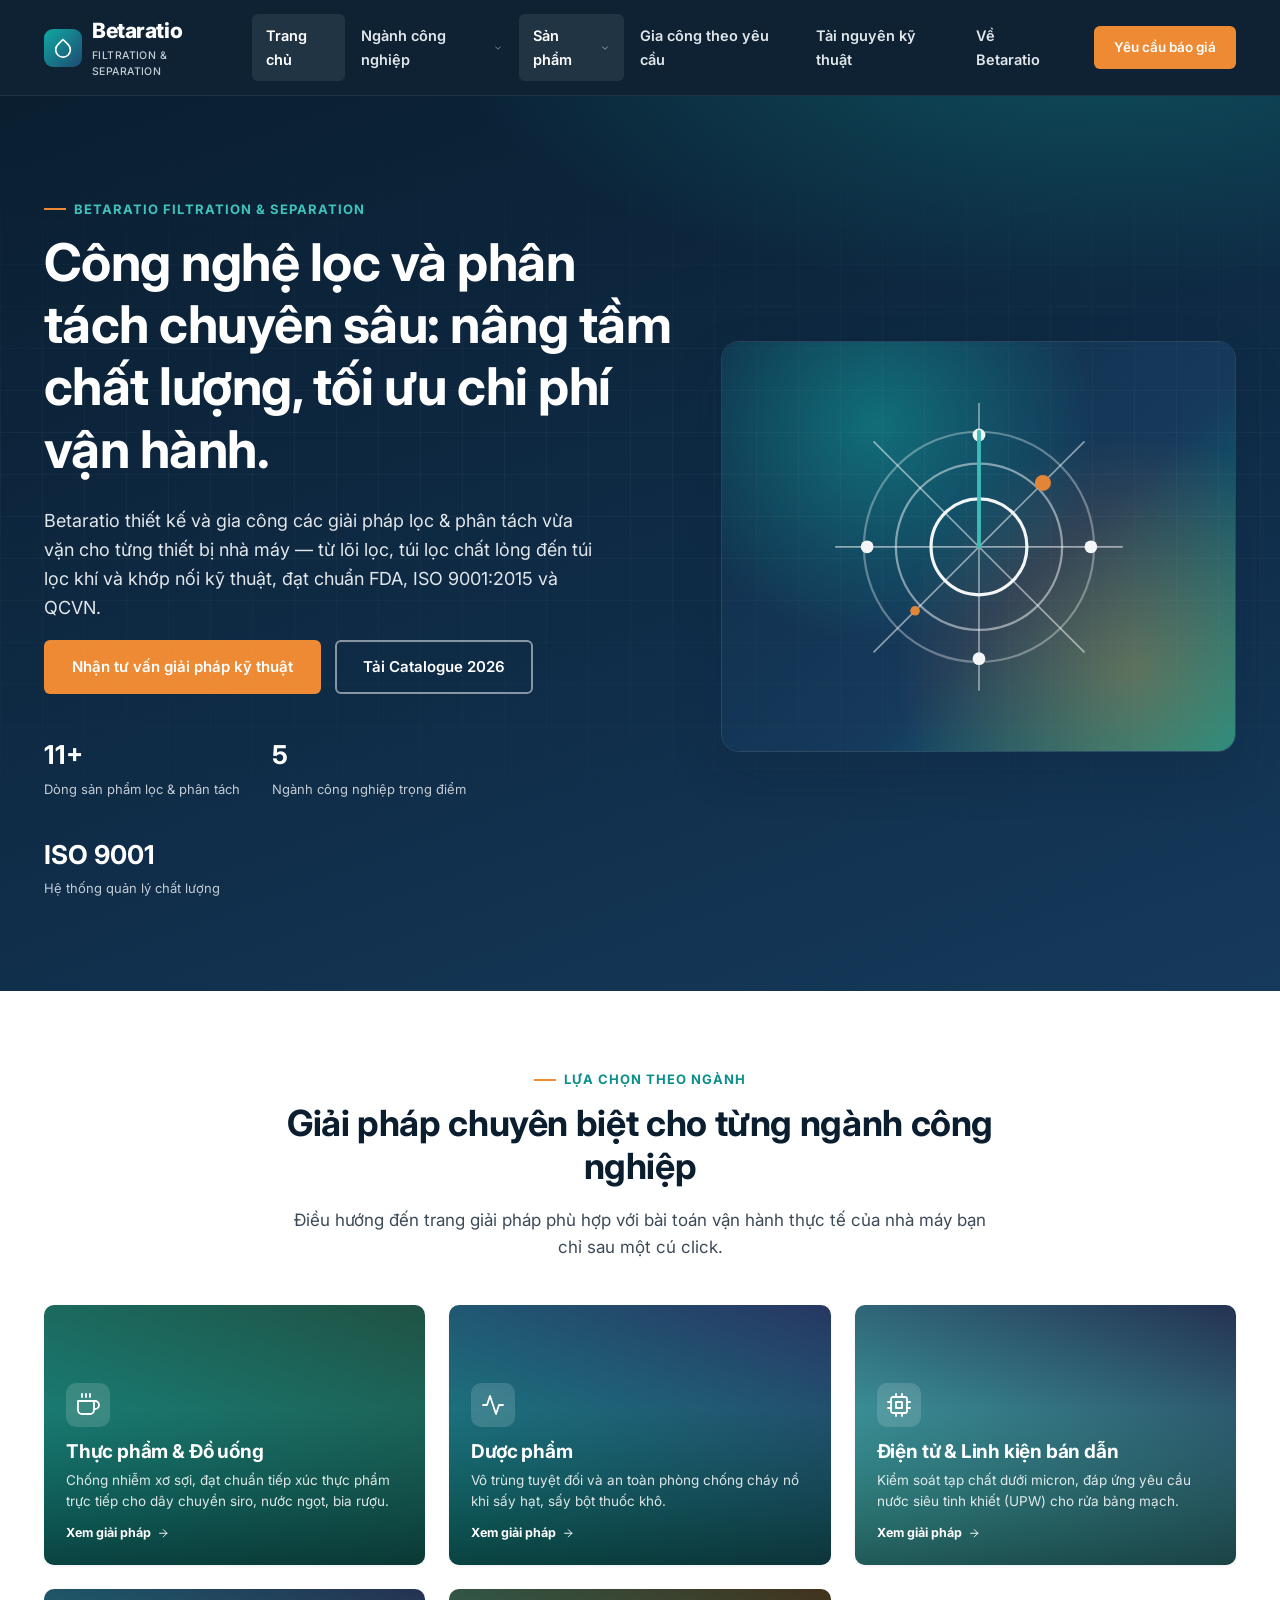
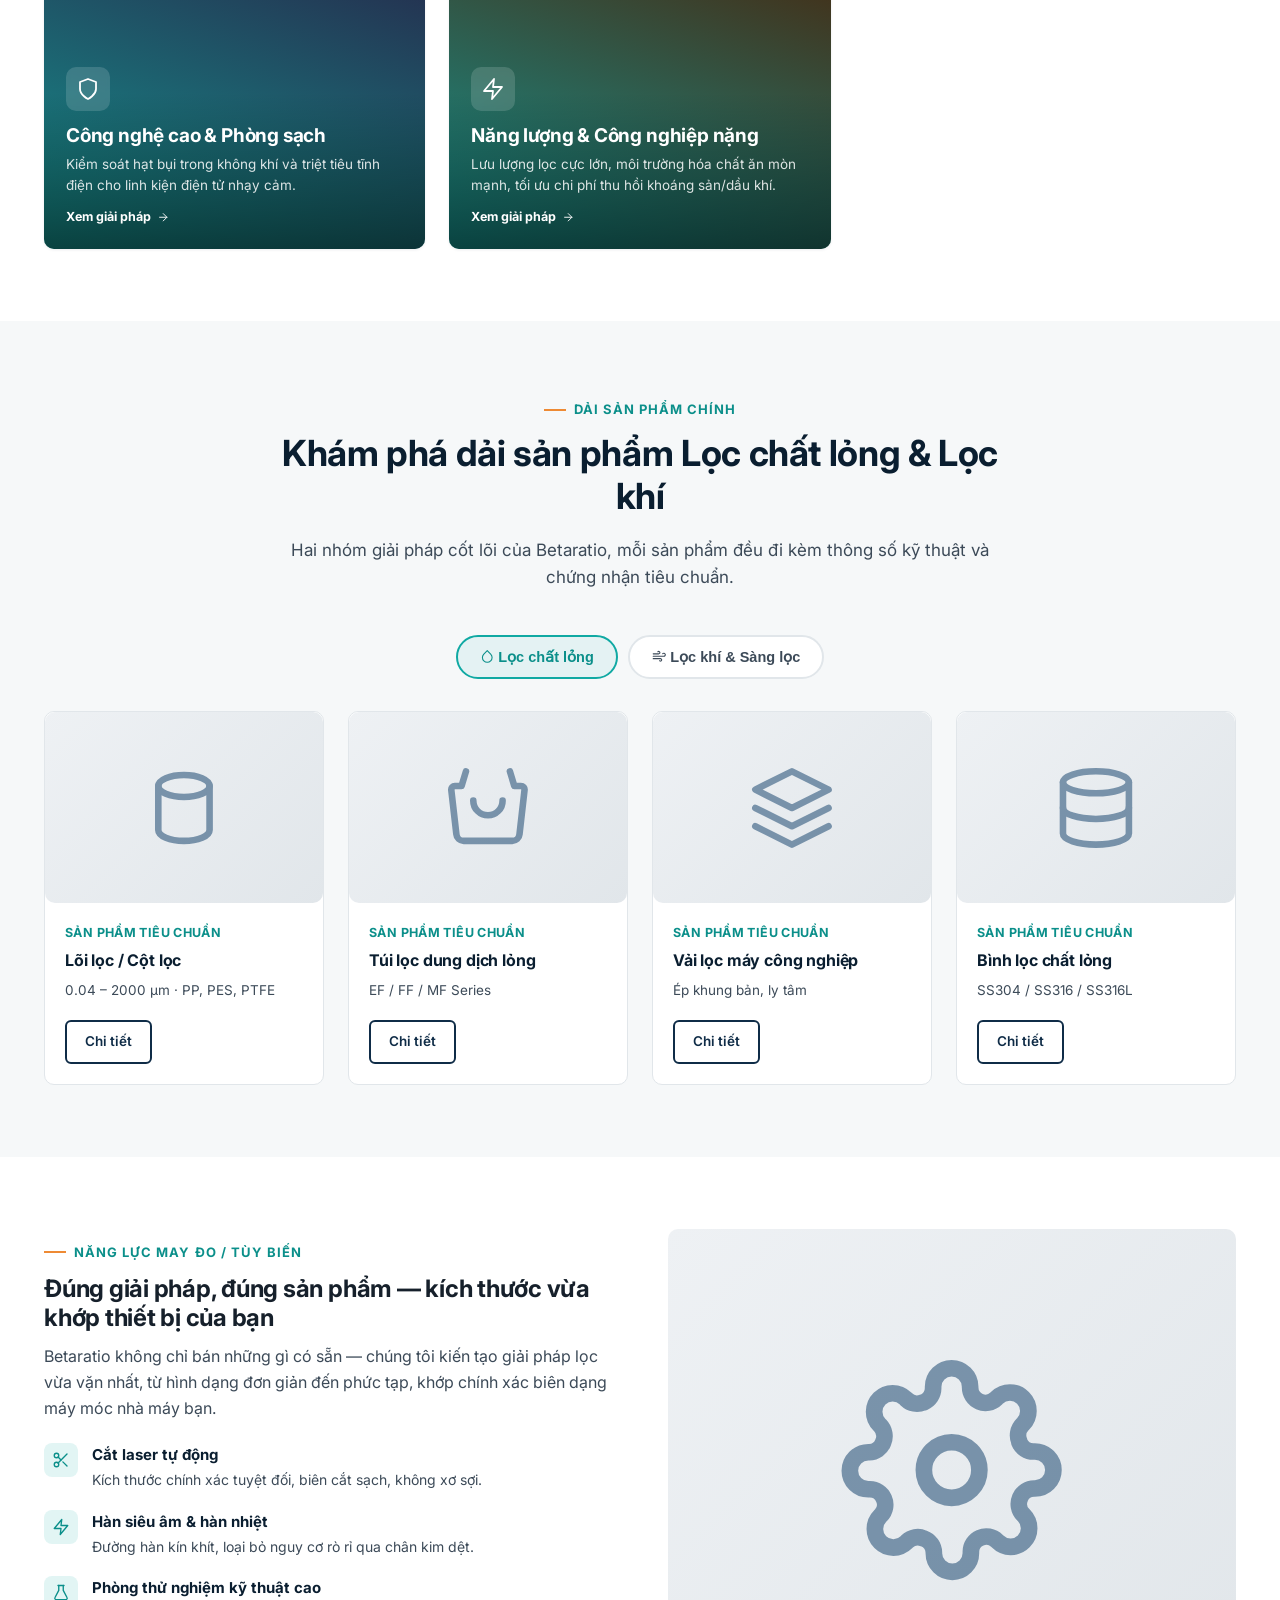
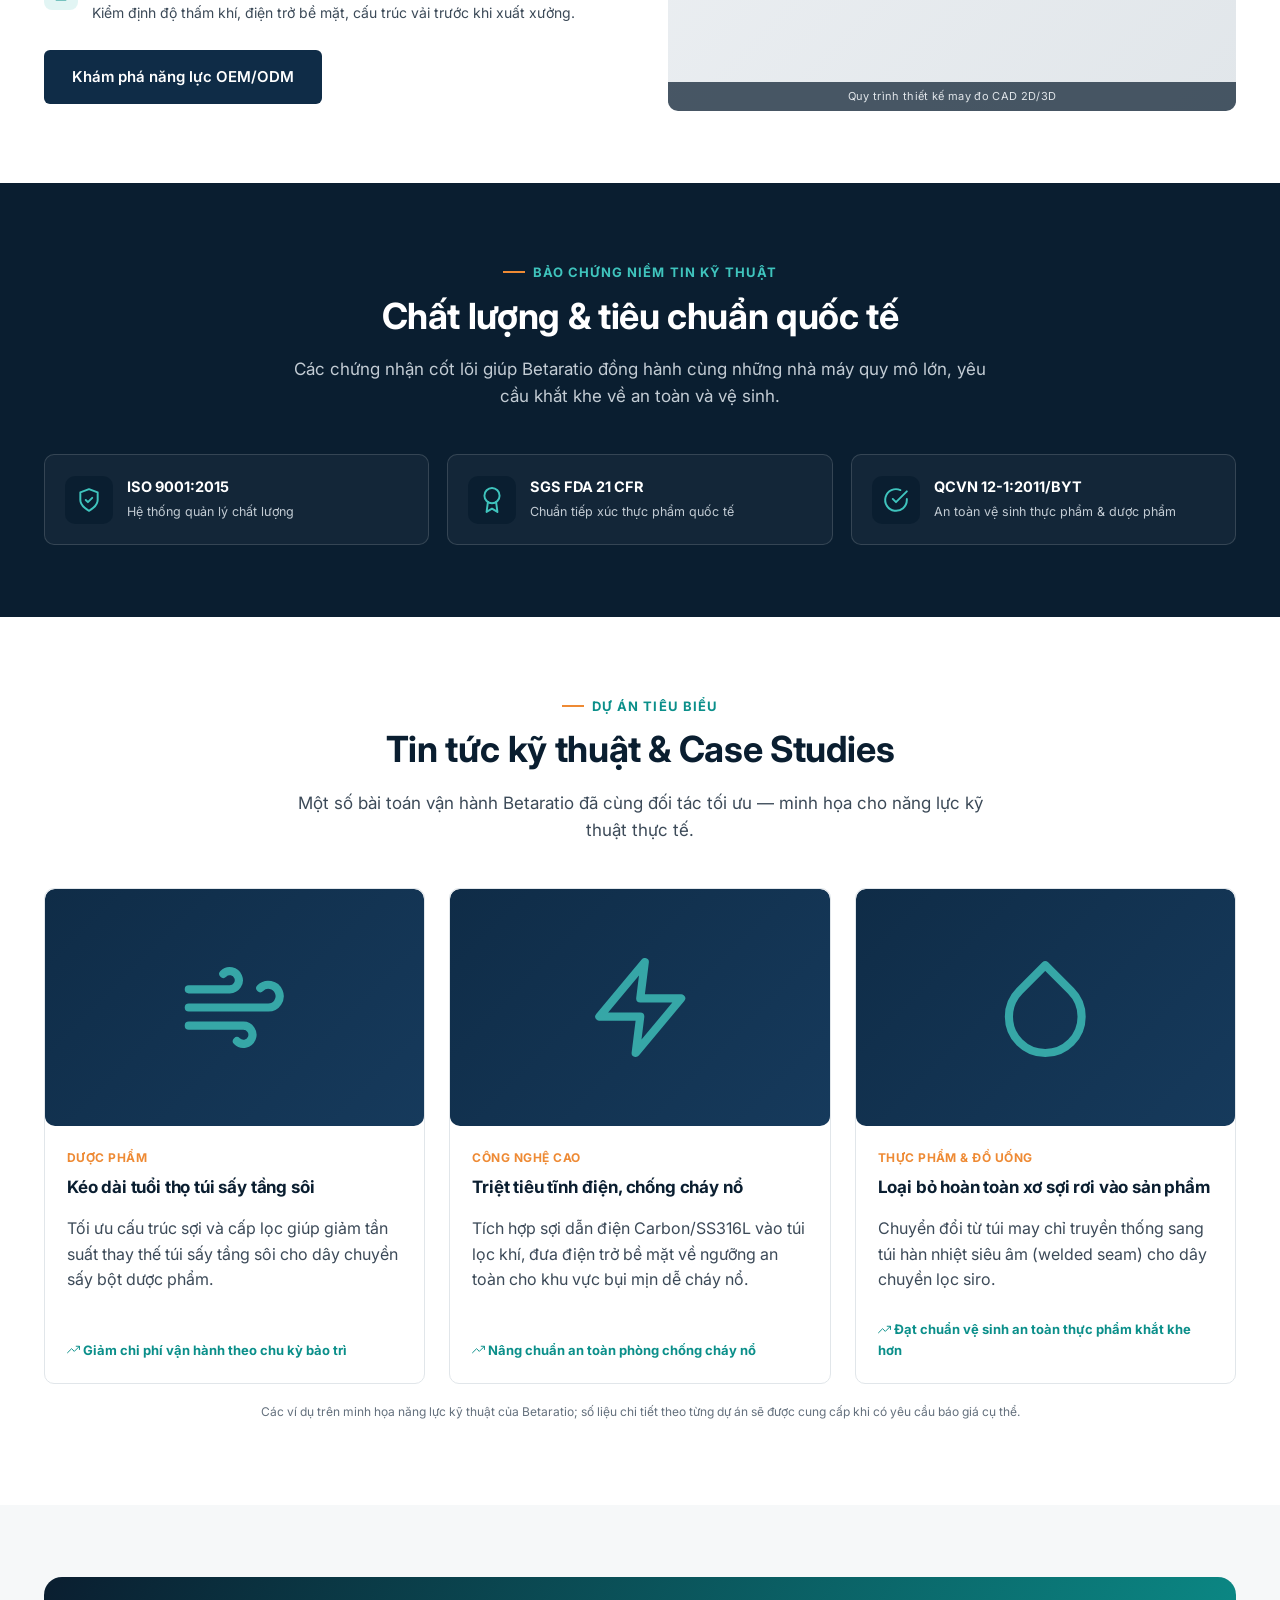
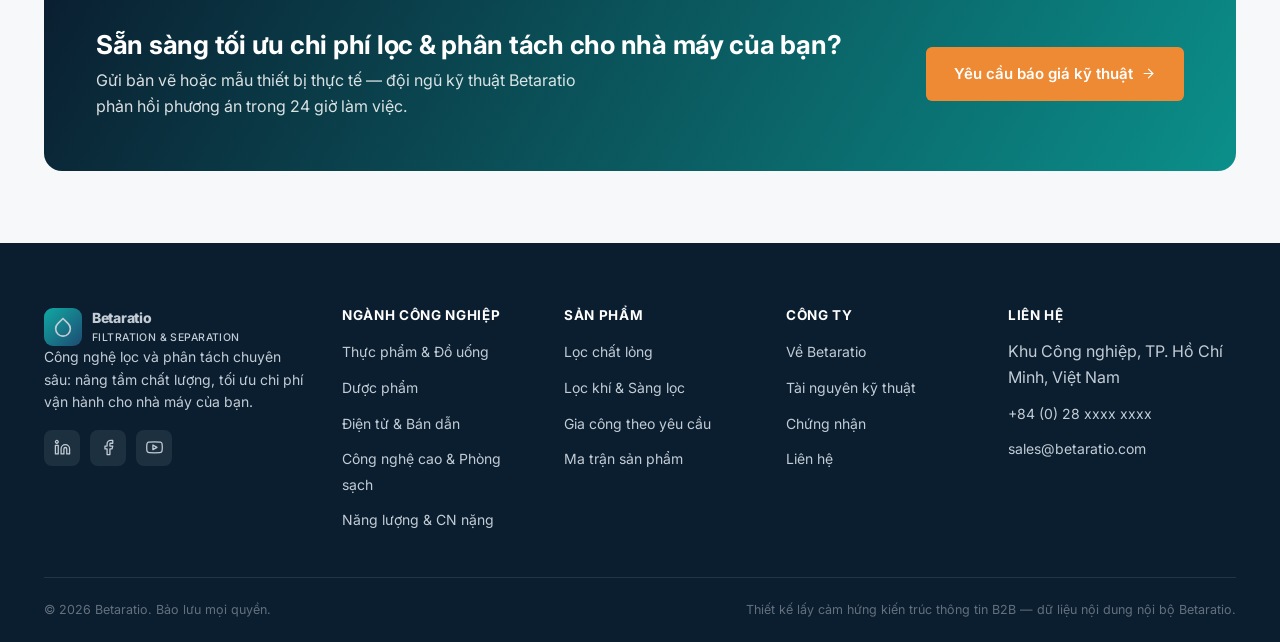
==== index.html @ 53f385eb "Add files via upload" ====
<!doctype html>
<html lang="vi">
<head>
<meta charset="UTF-8">
<meta name="viewport" content="width=device-width, initial-scale=1.0">
<title>Trang chủ | Betaratio</title>
<meta name="description" content="Betaratio — Công nghệ lọc và phân tách công nghiệp chuyên sâu: lõi lọc, túi lọc, vải lọc máy, bình lọc và giải pháp gia công theo yêu cầu, đạt chuẩn FDA, ISO 9001, QCVN.">
<link rel="canonical" href="https://your-betaratio-site.example/index.html">
<meta property="og:title" content="Trang chủ | Betaratio">
<meta property="og:description" content="Betaratio — Công nghệ lọc và phân tách công nghiệp chuyên sâu: lõi lọc, túi lọc, vải lọc máy, bình lọc và giải pháp gia công theo yêu cầu, đạt chuẩn FDA, ISO 9001, QCVN.">
<meta property="og:type" content="website">
<meta name="theme-color" content="#0a1e30">
<link rel="icon" type="image/svg+xml" href="images/favicon.svg">
<link rel="preconnect" href="https://fonts.googleapis.com">
<link rel="preconnect" href="https://fonts.gstatic.com" crossorigin>
<link href="https://fonts.googleapis.com/css2?family=Inter:wght@400;500;600;700;800&display=swap" rel="stylesheet">
<link rel="stylesheet" href="css/style.css">
</head>
<body>
<header class="site-header">
  <div class="header-inner">
    <a class="brand" href="index.html">
      <span class="mark"><svg viewBox="0 0 24 24" fill="none" stroke="currentColor" stroke-width="1.8" stroke-linecap="round" stroke-linejoin="round"><path d="M12 2.69l5.66 5.66a8 8 0 1 1-11.31 0z"></path></svg></span>
      <span>Betaratio<small>Filtration &amp; Separation</small></span>
    </a>
    <nav class="main-nav">
      <ul>
        <li><a class="nav-link active" href="index.html">Trang chủ</a></li>
<li class="has-mega"><a class="nav-link" href="industries.html">Ngành công nghiệp<svg class="chev" viewBox="0 0 24 24" fill="none" stroke="currentColor" stroke-width="1.8" stroke-linecap="round" stroke-linejoin="round"><polyline points="6 9 12 15 18 9"></polyline></svg></a><div class="mega mega-single"><a href="industries/food-beverage.html"><span class="ic"><svg viewBox="0 0 24 24" fill="none" stroke="currentColor" stroke-width="1.8" stroke-linecap="round" stroke-linejoin="round"><path d="M18 8h1a4 4 0 0 1 0 8h-1"></path><path d="M2 8h16v9a4 4 0 0 1-4 4H6a4 4 0 0 1-4-4V8z"></path><line x1="6" y1="1" x2="6" y2="4"></line><line x1="10" y1="1" x2="10" y2="4"></line><line x1="14" y1="1" x2="14" y2="4"></line></svg></span><span><strong>Thực phẩm & Đồ uống</strong><span>Chống nhiễm xơ sợi, đạt chuẩn tiếp xúc thực phẩm</span></span></a>
<a href="industries/pharmaceuticals.html"><span class="ic"><svg viewBox="0 0 24 24" fill="none" stroke="currentColor" stroke-width="1.8" stroke-linecap="round" stroke-linejoin="round"><polyline points="22 12 18 12 15 21 9 3 6 12 2 12"></polyline></svg></span><span><strong>Dược phẩm</strong><span>Vô trùng tuyệt đối, an toàn chống cháy nổ</span></span></a>
<a href="industries/electronics.html"><span class="ic"><svg viewBox="0 0 24 24" fill="none" stroke="currentColor" stroke-width="1.8" stroke-linecap="round" stroke-linejoin="round"><rect x="4" y="4" width="16" height="16" rx="2" ry="2"></rect><rect x="9" y="9" width="6" height="6"></rect><line x1="9" y1="1" x2="9" y2="4"></line><line x1="15" y1="1" x2="15" y2="4"></line><line x1="9" y1="20" x2="9" y2="23"></line><line x1="15" y1="20" x2="15" y2="23"></line><line x1="1" y1="9" x2="4" y2="9"></line><line x1="20" y1="9" x2="23" y2="9"></line><line x1="1" y1="15" x2="4" y2="15"></line><line x1="20" y1="15" x2="23" y2="15"></line></svg></span><span><strong>Điện tử & Bán dẫn</strong><span>Lọc siêu mịn cho nước siêu tinh khiết (UPW)</span></span></a>
<a href="industries/high-tech-cleanrooms.html"><span class="ic"><svg viewBox="0 0 24 24" fill="none" stroke="currentColor" stroke-width="1.8" stroke-linecap="round" stroke-linejoin="round"><path d="M12 22s8-4 8-10V5l-8-3-8 3v7c0 6 8 10 8 10z"></path></svg></span><span><strong>Công nghệ cao & Phòng sạch</strong><span>Kiểm soát hạt bụi, chống tĩnh điện</span></span></a>
<a href="industries/energy-heavy-industries.html"><span class="ic"><svg viewBox="0 0 24 24" fill="none" stroke="currentColor" stroke-width="1.8" stroke-linecap="round" stroke-linejoin="round"><polygon points="13 2 3 14 12 14 11 22 21 10 12 10 13 2"></polygon></svg></span><span><strong>Năng lượng & CN nặng</strong><span>Lưu lượng lớn, môi trường ăn mòn mạnh</span></span></a>
</div></li>
<li class="has-mega"><a class="nav-link" href="products/index.html">Sản phẩm<svg class="chev" viewBox="0 0 24 24" fill="none" stroke="currentColor" stroke-width="1.8" stroke-linecap="round" stroke-linejoin="round"><polyline points="6 9 12 15 18 9"></polyline></svg></a><div class="mega">
<div class="mega-title">Lọc chất lỏng</div>
<a href="products/liquid-filtration.html#cartridges"><span class="ic"><svg viewBox="0 0 24 24" fill="none" stroke="currentColor" stroke-width="1.8" stroke-linecap="round" stroke-linejoin="round"><path d="M12 2.69l5.66 5.66a8 8 0 1 1-11.31 0z"></path></svg></span><span><strong>Lõi lọc / Cột lọc</strong></span></a>
<a href="products/liquid-filtration.html#bags"><span class="ic"><svg viewBox="0 0 24 24" fill="none" stroke="currentColor" stroke-width="1.8" stroke-linecap="round" stroke-linejoin="round"><path d="M12 2.69l5.66 5.66a8 8 0 1 1-11.31 0z"></path></svg></span><span><strong>Túi lọc dung dịch lỏng</strong></span></a>
<a href="products/liquid-filtration.html#cloths"><span class="ic"><svg viewBox="0 0 24 24" fill="none" stroke="currentColor" stroke-width="1.8" stroke-linecap="round" stroke-linejoin="round"><path d="M12 2.69l5.66 5.66a8 8 0 1 1-11.31 0z"></path></svg></span><span><strong>Vải lọc máy công nghiệp</strong></span></a>
<a href="products/liquid-filtration.html#vessels"><span class="ic"><svg viewBox="0 0 24 24" fill="none" stroke="currentColor" stroke-width="1.8" stroke-linecap="round" stroke-linejoin="round"><path d="M12 2.69l5.66 5.66a8 8 0 1 1-11.31 0z"></path></svg></span><span><strong>Bình lọc chất lỏng</strong></span></a>

<div class="mega-title">Lọc khí &amp; Sàng lọc</div>
<a href="products/gas-separation.html#fluidbed"><span class="ic"><svg viewBox="0 0 24 24" fill="none" stroke="currentColor" stroke-width="1.8" stroke-linecap="round" stroke-linejoin="round"><path d="M9.59 4.59A2 2 0 1 1 11 8H2m10.59 11.41A2 2 0 1 0 14 16H2m15.73-8.27A2.5 2.5 0 1 1 19.5 12H2"></path></svg></span><span><strong>Túi sấy tầng sôi</strong></span></a>
<a href="products/gas-separation.html#collector"><span class="ic"><svg viewBox="0 0 24 24" fill="none" stroke="currentColor" stroke-width="1.8" stroke-linecap="round" stroke-linejoin="round"><path d="M9.59 4.59A2 2 0 1 1 11 8H2m10.59 11.41A2 2 0 1 0 14 16H2m15.73-8.27A2.5 2.5 0 1 1 19.5 12H2"></path></svg></span><span><strong>Túi lọc bụi / thu hồi bột mịn</strong></span></a>
<a href="products/gas-separation.html#vent"><span class="ic"><svg viewBox="0 0 24 24" fill="none" stroke="currentColor" stroke-width="1.8" stroke-linecap="round" stroke-linejoin="round"><path d="M9.59 4.59A2 2 0 1 1 11 8H2m10.59 11.41A2 2 0 1 0 14 16H2m15.73-8.27A2.5 2.5 0 1 1 19.5 12H2"></path></svg></span><span><strong>Túi thông áp bồn chứa</strong></span></a>
<a href="products/gas-separation.html#connector"><span class="ic"><svg viewBox="0 0 24 24" fill="none" stroke="currentColor" stroke-width="1.8" stroke-linecap="round" stroke-linejoin="round"><path d="M9.59 4.59A2 2 0 1 1 11 8H2m10.59 11.41A2 2 0 1 0 14 16H2m15.73-8.27A2.5 2.5 0 1 1 19.5 12H2"></path></svg></span><span><strong>Khớp nối mềm bằng vải</strong></span></a>

</div></li>
<li><a class="nav-link" href="custom-oem.html">Gia công theo yêu cầu</a></li>
<li><a class="nav-link" href="resources.html">Tài nguyên kỹ thuật</a></li>
<li><a class="nav-link" href="about.html">Về Betaratio</a></li>

      </ul>
    </nav>
    <div class="header-cta">
      <a href="contact.html" class="btn btn-primary btn-sm">Yêu cầu báo giá</a>
      <button class="nav-toggle" aria-label="Mở menu"><svg viewBox="0 0 24 24" fill="none" stroke="currentColor" stroke-width="1.8" stroke-linecap="round" stroke-linejoin="round"><line x1="3" y1="12" x2="21" y2="12"></line><line x1="3" y1="6" x2="21" y2="6"></line><line x1="3" y1="18" x2="21" y2="18"></line></svg></button>
    </div>
  </div>
</header>
<div class="nav-overlay"></div>

<section class="hero">
  <div class="container hero-grid">
    <div>
      <div class="eyebrow">Betaratio Filtration &amp; Separation</div>
      <h1>Công nghệ lọc và phân tách chuyên sâu: nâng tầm chất lượng, tối ưu chi phí vận hành.</h1>
      <p class="lead">Betaratio thiết kế và gia công các giải pháp lọc &amp; phân tách vừa vặn cho từng thiết bị nhà máy — từ lõi lọc, túi lọc chất lỏng đến túi lọc khí và khớp nối kỹ thuật, đạt chuẩn FDA, ISO 9001:2015 và QCVN.</p>
      <div class="cta-row">
        <a href="contact.html" class="btn btn-primary">Nhận tư vấn giải pháp kỹ thuật</a>
        <a href="resources.html" class="btn btn-outline">Tải Catalogue 2026</a>
      </div>
      <div class="stat-strip">
        <div class="stat"><b>11+</b><span>Dòng sản phẩm lọc &amp; phân tách</span></div>
        <div class="stat"><b>5</b><span>Ngành công nghiệp trọng điểm</span></div>
        <div class="stat"><b>ISO 9001</b><span>Hệ thống quản lý chất lượng</span></div>
      </div>
    </div>
    <div class="hero-visual"><div class="art-panel art-mesh">
  <svg viewBox="0 0 200 200" fill="none" xmlns="http://www.w3.org/2000/svg">
    <circle cx="100" cy="100" r="72" stroke="rgba(255,255,255,.35)" stroke-width="1.4"/>
    <circle cx="100" cy="100" r="52" stroke="rgba(255,255,255,.5)" stroke-width="1.4"/>
    <circle cx="100" cy="100" r="30" stroke="#ffffff" stroke-width="2"/>
    <g stroke="rgba(255,255,255,.55)" stroke-width="1">
      <line x1="100" y1="10" x2="100" y2="190"/>
      <line x1="10" y1="100" x2="190" y2="100"/>
      <line x1="34" y1="34" x2="166" y2="166"/>
      <line x1="166" y1="34" x2="34" y2="166"/>
    </g>
    <g fill="#ffffff">
      <circle cx="100" cy="30" r="4"/>
      <circle cx="100" cy="170" r="4"/>
      <circle cx="30" cy="100" r="4"/>
      <circle cx="170" cy="100" r="4"/>
    </g>
    <g fill="#ee8a34">
      <circle cx="140" cy="60" r="5"/>
      <circle cx="60" cy="140" r="3"/>
    </g>
    <path d="M100 100 L100 28" stroke="#3fc4bd" stroke-width="2.4" stroke-linecap="round"/>
  </svg>
</div></div>
  </div>
</section>

<section>
  <div class="container">
    <div class="section-head center">
      <div class="eyebrow">Lựa chọn theo ngành</div>
      <h2>Giải pháp chuyên biệt cho từng ngành công nghiệp</h2>
      <p>Điều hướng đến trang giải pháp phù hợp với bài toán vận hành thực tế của nhà máy bạn chỉ sau một cú click.</p>
    </div>
    <div class="grid grid-3">
      <a class="industry-card" style="--grad-a:#164b3c;--grad-b:#0b8f8a" href="industries/food-beverage.html">
      <span class="ic-wrap"><svg viewBox="0 0 24 24" fill="none" stroke="currentColor" stroke-width="1.8" stroke-linecap="round" stroke-linejoin="round"><path d="M18 8h1a4 4 0 0 1 0 8h-1"></path><path d="M2 8h16v9a4 4 0 0 1-4 4H6a4 4 0 0 1-4-4V8z"></path><line x1="6" y1="1" x2="6" y2="4"></line><line x1="10" y1="1" x2="10" y2="4"></line><line x1="14" y1="1" x2="14" y2="4"></line></svg></span>
      <h3>Thực phẩm & Đồ uống</h3>
      <p>Chống nhiễm xơ sợi, đạt chuẩn tiếp xúc thực phẩm trực tiếp cho dây chuyền siro, nước ngọt, bia rượu.</p>
      <span class="tag">Xem giải pháp <svg viewBox="0 0 24 24" fill="none" stroke="currentColor" stroke-width="1.8" stroke-linecap="round" stroke-linejoin="round"><line x1="5" y1="12" x2="19" y2="12"></line><polyline points="12 5 19 12 12 19"></polyline></svg></span>
    </a>
<a class="industry-card" style="--grad-a:#1e2f5c;--grad-b:#0b8f8a" href="industries/pharmaceuticals.html">
      <span class="ic-wrap"><svg viewBox="0 0 24 24" fill="none" stroke="currentColor" stroke-width="1.8" stroke-linecap="round" stroke-linejoin="round"><polyline points="22 12 18 12 15 21 9 3 6 12 2 12"></polyline></svg></span>
      <h3>Dược phẩm</h3>
      <p>Vô trùng tuyệt đối và an toàn phòng chống cháy nổ khi sấy hạt, sấy bột thuốc khô.</p>
      <span class="tag">Xem giải pháp <svg viewBox="0 0 24 24" fill="none" stroke="currentColor" stroke-width="1.8" stroke-linecap="round" stroke-linejoin="round"><line x1="5" y1="12" x2="19" y2="12"></line><polyline points="12 5 19 12 12 19"></polyline></svg></span>
    </a>
<a class="industry-card" style="--grad-a:#1b2a4a;--grad-b:#3fc4bd" href="industries/electronics.html">
      <span class="ic-wrap"><svg viewBox="0 0 24 24" fill="none" stroke="currentColor" stroke-width="1.8" stroke-linecap="round" stroke-linejoin="round"><rect x="4" y="4" width="16" height="16" rx="2" ry="2"></rect><rect x="9" y="9" width="6" height="6"></rect><line x1="9" y1="1" x2="9" y2="4"></line><line x1="15" y1="1" x2="15" y2="4"></line><line x1="9" y1="20" x2="9" y2="23"></line><line x1="15" y1="20" x2="15" y2="23"></line><line x1="1" y1="9" x2="4" y2="9"></line><line x1="20" y1="9" x2="23" y2="9"></line><line x1="1" y1="15" x2="4" y2="15"></line><line x1="20" y1="15" x2="23" y2="15"></line></svg></span>
      <h3>Điện tử & Linh kiện bán dẫn</h3>
      <p>Kiểm soát tạp chất dưới micron, đáp ứng yêu cầu nước siêu tinh khiết (UPW) cho rửa bảng mạch.</p>
      <span class="tag">Xem giải pháp <svg viewBox="0 0 24 24" fill="none" stroke="currentColor" stroke-width="1.8" stroke-linecap="round" stroke-linejoin="round"><line x1="5" y1="12" x2="19" y2="12"></line><polyline points="12 5 19 12 12 19"></polyline></svg></span>
    </a>
<a class="industry-card" style="--grad-a:#1b2a4a;--grad-b:#0b8f8a" href="industries/high-tech-cleanrooms.html">
      <span class="ic-wrap"><svg viewBox="0 0 24 24" fill="none" stroke="currentColor" stroke-width="1.8" stroke-linecap="round" stroke-linejoin="round"><path d="M12 22s8-4 8-10V5l-8-3-8 3v7c0 6 8 10 8 10z"></path></svg></span>
      <h3>Công nghệ cao & Phòng sạch</h3>
      <p>Kiểm soát hạt bụi trong không khí và triệt tiêu tĩnh điện cho linh kiện điện tử nhạy cảm.</p>
      <span class="tag">Xem giải pháp <svg viewBox="0 0 24 24" fill="none" stroke="currentColor" stroke-width="1.8" stroke-linecap="round" stroke-linejoin="round"><line x1="5" y1="12" x2="19" y2="12"></line><polyline points="12 5 19 12 12 19"></polyline></svg></span>
    </a>
<a class="industry-card" style="--grad-a:#3a2a12;--grad-b:#0b8f8a" href="industries/energy-heavy-industries.html">
      <span class="ic-wrap"><svg viewBox="0 0 24 24" fill="none" stroke="currentColor" stroke-width="1.8" stroke-linecap="round" stroke-linejoin="round"><polygon points="13 2 3 14 12 14 11 22 21 10 12 10 13 2"></polygon></svg></span>
      <h3>Năng lượng & Công nghiệp nặng</h3>
      <p>Lưu lượng lọc cực lớn, môi trường hóa chất ăn mòn mạnh, tối ưu chi phí thu hồi khoáng sản/dầu khí.</p>
      <span class="tag">Xem giải pháp <svg viewBox="0 0 24 24" fill="none" stroke="currentColor" stroke-width="1.8" stroke-linecap="round" stroke-linejoin="round"><line x1="5" y1="12" x2="19" y2="12"></line><polyline points="12 5 19 12 12 19"></polyline></svg></span>
    </a>

    </div>
  </div>
</section>

<section class="section-alt">
  <div class="container">
    <div class="section-head center">
      <div class="eyebrow">Dải sản phẩm chính</div>
      <h2>Khám phá dải sản phẩm Lọc chất lỏng &amp; Lọc khí</h2>
      <p>Hai nhóm giải pháp cốt lõi của Betaratio, mỗi sản phẩm đều đi kèm thông số kỹ thuật và chứng nhận tiêu chuẩn.</p>
    </div>
    <div data-tabs>
      <div class="tabs text-center" style="justify-content:center">
        <button class="tab-btn active" data-tab="liquid"><svg viewBox="0 0 24 24" fill="none" stroke="currentColor" stroke-width="1.8" stroke-linecap="round" stroke-linejoin="round"><path d="M12 2.69l5.66 5.66a8 8 0 1 1-11.31 0z"></path></svg> Lọc chất lỏng</button>
        <button class="tab-btn" data-tab="gas"><svg viewBox="0 0 24 24" fill="none" stroke="currentColor" stroke-width="1.8" stroke-linecap="round" stroke-linejoin="round"><path d="M9.59 4.59A2 2 0 1 1 11 8H2m10.59 11.41A2 2 0 1 0 14 16H2m15.73-8.27A2.5 2.5 0 1 1 19.5 12H2"></path></svg> Lọc khí &amp; Sàng lọc</button>
      </div>
      <div class="tab-panel active" data-panel="liquid">
        <div class="grid grid-4"><div class="product-card">
        <div class="img-frame" style="--ar:16/11"><svg viewBox="0 0 24 24" fill="none" stroke="currentColor" stroke-width="1.8" stroke-linecap="round" stroke-linejoin="round"><ellipse cx="12" cy="6" rx="7" ry="3"></ellipse><path d="M5 6v12a7 3 0 0 0 14 0V6"></path></svg></div>
        <div class="pc-body">
          <span class="pc-meta">Sản phẩm tiêu chuẩn</span>
          <h4>Lõi lọc / Cột lọc</h4>
          <p>0.04 – 2000 µm · PP, PES, PTFE</p>
          <div class="pc-foot">
            <a href="products/index.html" class="btn btn-ghost-navy btn-sm">Chi tiết</a>
          </div>
        </div>
      </div>
<div class="product-card">
        <div class="img-frame" style="--ar:16/11"><svg viewBox="0 0 24 24" fill="none" stroke="currentColor" stroke-width="1.8" stroke-linecap="round" stroke-linejoin="round"><path d="M6 2l-1.2 4H3a1 1 0 0 0-1 1.14l1.38 12.02A2 2 0 0 0 5.36 21h13.28a2 2 0 0 0 1.98-1.84L21.99 7.14A1 1 0 0 0 21 6h-1.8L18 2"></path><path d="M8 10a4 4 0 0 0 8 0"></path></svg></div>
        <div class="pc-body">
          <span class="pc-meta">Sản phẩm tiêu chuẩn</span>
          <h4>Túi lọc dung dịch lỏng</h4>
          <p>EF / FF / MF Series</p>
          <div class="pc-foot">
            <a href="products/index.html" class="btn btn-ghost-navy btn-sm">Chi tiết</a>
          </div>
        </div>
      </div>
<div class="product-card">
        <div class="img-frame" style="--ar:16/11"><svg viewBox="0 0 24 24" fill="none" stroke="currentColor" stroke-width="1.8" stroke-linecap="round" stroke-linejoin="round"><polygon points="12 2 2 7 12 12 22 7 12 2"></polygon><polyline points="2 17 12 22 22 17"></polyline><polyline points="2 12 12 17 22 12"></polyline></svg></div>
        <div class="pc-body">
          <span class="pc-meta">Sản phẩm tiêu chuẩn</span>
          <h4>Vải lọc máy công nghiệp</h4>
          <p>Ép khung bản, ly tâm</p>
          <div class="pc-foot">
            <a href="products/index.html" class="btn btn-ghost-navy btn-sm">Chi tiết</a>
          </div>
        </div>
      </div>
<div class="product-card">
        <div class="img-frame" style="--ar:16/11"><svg viewBox="0 0 24 24" fill="none" stroke="currentColor" stroke-width="1.8" stroke-linecap="round" stroke-linejoin="round"><ellipse cx="12" cy="5" rx="9" ry="3"></ellipse><path d="M21 12c0 1.66-4.03 3-9 3s-9-1.34-9-3"></path><path d="M3 5v14c0 1.66 4.03 3 9 3s9-1.34 9-3V5"></path></svg></div>
        <div class="pc-body">
          <span class="pc-meta">Sản phẩm tiêu chuẩn</span>
          <h4>Bình lọc chất lỏng</h4>
          <p>SS304 / SS316 / SS316L</p>
          <div class="pc-foot">
            <a href="products/index.html" class="btn btn-ghost-navy btn-sm">Chi tiết</a>
          </div>
        </div>
      </div>
</div>
      </div>
      <div class="tab-panel" data-panel="gas">
        <div class="grid grid-4"><div class="product-card">
        <div class="img-frame" style="--ar:16/11"><svg viewBox="0 0 24 24" fill="none" stroke="currentColor" stroke-width="1.8" stroke-linecap="round" stroke-linejoin="round"><path d="M9.59 4.59A2 2 0 1 1 11 8H2m10.59 11.41A2 2 0 1 0 14 16H2m15.73-8.27A2.5 2.5 0 1 1 19.5 12H2"></path></svg></div>
        <div class="pc-body">
          <span class="pc-meta">Sản phẩm tiêu chuẩn</span>
          <h4>Túi sấy tầng sôi</h4>
          <p>Chống tĩnh điện Carbon/SS316L</p>
          <div class="pc-foot">
            <a href="products/index.html" class="btn btn-ghost-navy btn-sm">Chi tiết</a>
          </div>
        </div>
      </div>
<div class="product-card">
        <div class="img-frame" style="--ar:16/11"><svg viewBox="0 0 24 24" fill="none" stroke="currentColor" stroke-width="1.8" stroke-linecap="round" stroke-linejoin="round"><path d="M6 2l-1.2 4H3a1 1 0 0 0-1 1.14l1.38 12.02A2 2 0 0 0 5.36 21h13.28a2 2 0 0 0 1.98-1.84L21.99 7.14A1 1 0 0 0 21 6h-1.8L18 2"></path><path d="M8 10a4 4 0 0 0 8 0"></path></svg></div>
        <div class="pc-body">
          <span class="pc-meta">Sản phẩm tiêu chuẩn</span>
          <h4>Túi lọc bụi & thu hồi bột mịn</h4>
          <p>Product Collector Bags</p>
          <div class="pc-foot">
            <a href="products/index.html" class="btn btn-ghost-navy btn-sm">Chi tiết</a>
          </div>
        </div>
      </div>
<div class="product-card">
        <div class="img-frame" style="--ar:16/11"><svg viewBox="0 0 24 24" fill="none" stroke="currentColor" stroke-width="1.8" stroke-linecap="round" stroke-linejoin="round"><path d="M9.59 4.59A2 2 0 1 1 11 8H2m10.59 11.41A2 2 0 1 0 14 16H2m15.73-8.27A2.5 2.5 0 1 1 19.5 12H2"></path></svg></div>
        <div class="pc-body">
          <span class="pc-meta">Sản phẩm tiêu chuẩn</span>
          <h4>Túi thông áp bồn chứa</h4>
          <p>Vent Bags — cấp lọc siêu mịn</p>
          <div class="pc-foot">
            <a href="products/index.html" class="btn btn-ghost-navy btn-sm">Chi tiết</a>
          </div>
        </div>
      </div>
<div class="product-card">
        <div class="img-frame" style="--ar:16/11"><svg viewBox="0 0 24 24" fill="none" stroke="currentColor" stroke-width="1.8" stroke-linecap="round" stroke-linejoin="round"><path d="M10 13a5 5 0 0 0 7.54.54l3-3a5 5 0 0 0-7.07-7.07l-1.72 1.71"></path><path d="M14 11a5 5 0 0 0-7.54-.54l-3 3a5 5 0 0 0 7.07 7.07l1.71-1.71"></path></svg></div>
        <div class="pc-body">
          <span class="pc-meta">Sản phẩm tiêu chuẩn</span>
          <h4>Khớp nối mềm bằng vải</h4>
          <p>Cắt laser, may đo theo máy</p>
          <div class="pc-foot">
            <a href="products/index.html" class="btn btn-ghost-navy btn-sm">Chi tiết</a>
          </div>
        </div>
      </div>
</div>
      </div>
    </div>
  </div>
</section>

<section>
  <div class="container">
    <div class="feature-row">
      <div class="col-text">
        <div class="eyebrow">Năng lực may đo / tùy biến</div>
        <h2>Đúng giải pháp, đúng sản phẩm — kích thước vừa khớp thiết bị của bạn</h2>
        <p>Betaratio không chỉ bán những gì có sẵn — chúng tôi kiến tạo giải pháp lọc vừa vặn nhất, từ hình dạng đơn giản đến phức tạp, khớp chính xác biên dạng máy móc nhà máy bạn.</p>
        <ul class="feature-list">
          <li><span class="fi"><svg viewBox="0 0 24 24" fill="none" stroke="currentColor" stroke-width="1.8" stroke-linecap="round" stroke-linejoin="round"><circle cx="6" cy="6" r="3"></circle><circle cx="6" cy="18" r="3"></circle><line x1="20" y1="4" x2="8.12" y2="15.88"></line><line x1="14.47" y1="14.48" x2="20" y2="20"></line><line x1="8.12" y1="8.12" x2="12" y2="12"></line></svg></span><div><strong>Cắt laser tự động</strong><p>Kích thước chính xác tuyệt đối, biên cắt sạch, không xơ sợi.</p></div></li>
          <li><span class="fi"><svg viewBox="0 0 24 24" fill="none" stroke="currentColor" stroke-width="1.8" stroke-linecap="round" stroke-linejoin="round"><polygon points="13 2 3 14 12 14 11 22 21 10 12 10 13 2"></polygon></svg></span><div><strong>Hàn siêu âm &amp; hàn nhiệt</strong><p>Đường hàn kín khít, loại bỏ nguy cơ rò rỉ qua chân kim dệt.</p></div></li>
          <li><span class="fi"><svg viewBox="0 0 24 24" fill="none" stroke="currentColor" stroke-width="1.8" stroke-linecap="round" stroke-linejoin="round"><path d="M9 2v6.5L4 18a2 2 0 0 0 1.8 3h12.4a2 2 0 0 0 1.8-3l-5-9.5V2"></path><line x1="8" y1="2" x2="16" y2="2"></line></svg></span><div><strong>Phòng thử nghiệm kỹ thuật cao</strong><p>Kiểm định độ thấm khí, điện trở bề mặt, cấu trúc vải trước khi xuất xưởng.</p></div></li>
        </ul>
        <div class="cta-row" style="margin-top:26px">
          <a href="custom-oem.html" class="btn btn-navy">Khám phá năng lực OEM/ODM</a>
        </div>
      </div>
      <div class="col-media"><div class="img-frame" style="--ar:4/3.4">
  <svg viewBox="0 0 24 24" fill="none" stroke="currentColor" stroke-width="1.8" stroke-linecap="round" stroke-linejoin="round"><circle cx="12" cy="12" r="3"></circle><path d="M19.4 15a1.65 1.65 0 0 0 .33 1.82l.06.06a2 2 0 1 1-2.83 2.83l-.06-.06a1.65 1.65 0 0 0-1.82-.33 1.65 1.65 0 0 0-1 1.51V21a2 2 0 0 1-4 0v-.09A1.65 1.65 0 0 0 9 19.4a1.65 1.65 0 0 0-1.82.33l-.06.06a2 2 0 1 1-2.83-2.83l.06-.06a1.65 1.65 0 0 0 .33-1.82 1.65 1.65 0 0 0-1.51-1H3a2 2 0 0 1 0-4h.09A1.65 1.65 0 0 0 4.6 9a1.65 1.65 0 0 0-.33-1.82l-.06-.06a2 2 0 1 1 2.83-2.83l.06.06a1.65 1.65 0 0 0 1.82.33H9a1.65 1.65 0 0 0 1-1.51V3a2 2 0 0 1 4 0v.09a1.65 1.65 0 0 0 1 1.51 1.65 1.65 0 0 0 1.82-.33l.06-.06a2 2 0 1 1 2.83 2.83l-.06.06a1.65 1.65 0 0 0-.33 1.82V9a1.65 1.65 0 0 0 1.51 1H21a2 2 0 0 1 0 4h-.09a1.65 1.65 0 0 0-1.51 1z"></path></svg>
  <span class="cap">Quy trình thiết kế may đo CAD 2D/3D</span>
</div></div>
    </div>
  </div>
</section>

<section class="section-navy" id="certifications">
  <div class="container">
    <div class="section-head center">
      <div class="eyebrow">Bảo chứng niềm tin kỹ thuật</div>
      <h2>Chất lượng &amp; tiêu chuẩn quốc tế</h2>
      <p>Các chứng nhận cốt lõi giúp Betaratio đồng hành cùng những nhà máy quy mô lớn, yêu cầu khắt khe về an toàn và vệ sinh.</p>
    </div>
    <div class="cert-strip">
      <div class="cert-badge" style="background:rgba(255,255,255,.04); border-color:rgba(255,255,255,.14)">
        <span class="badge-ic"><svg viewBox="0 0 24 24" fill="none" stroke="currentColor" stroke-width="1.8" stroke-linecap="round" stroke-linejoin="round"><path d="M12 22s8-4 8-10V5l-8-3-8 3v7c0 6 8 10 8 10z"></path><polyline points="9 12 11 14 15 10"></polyline></svg></span>
        <div><strong style="color:#fff">ISO 9001:2015</strong><span style="color:var(--gray-300)">Hệ thống quản lý chất lượng</span></div>
      </div>
      <div class="cert-badge" style="background:rgba(255,255,255,.04); border-color:rgba(255,255,255,.14)">
        <span class="badge-ic"><svg viewBox="0 0 24 24" fill="none" stroke="currentColor" stroke-width="1.8" stroke-linecap="round" stroke-linejoin="round"><circle cx="12" cy="8" r="7"></circle><polyline points="8.21 13.89 7 23 12 20 17 23 15.79 13.88"></polyline></svg></span>
        <div><strong style="color:#fff">SGS FDA 21 CFR</strong><span style="color:var(--gray-300)">Chuẩn tiếp xúc thực phẩm quốc tế</span></div>
      </div>
      <div class="cert-badge" style="background:rgba(255,255,255,.04); border-color:rgba(255,255,255,.14)">
        <span class="badge-ic"><svg viewBox="0 0 24 24" fill="none" stroke="currentColor" stroke-width="1.8" stroke-linecap="round" stroke-linejoin="round"><path d="M22 11.08V12a10 10 0 1 1-5.93-9.14"></path><polyline points="22 4 12 14.01 9 11.01"></polyline></svg></span>
        <div><strong style="color:#fff">QCVN 12-1:2011/BYT</strong><span style="color:var(--gray-300)">An toàn vệ sinh thực phẩm &amp; dược phẩm</span></div>
      </div>
    </div>
  </div>
</section>

<section>
  <div class="container">
    <div class="section-head center">
      <div class="eyebrow">Dự án tiêu biểu</div>
      <h2>Tin tức kỹ thuật &amp; Case Studies</h2>
      <p>Một số bài toán vận hành Betaratio đã cùng đối tác tối ưu — minh họa cho năng lực kỹ thuật thực tế.</p>
    </div>
    <div class="grid grid-3">
      <div class="case-card">
        <div class="img-frame dark" style="--ar:16/10"><svg viewBox="0 0 24 24" fill="none" stroke="currentColor" stroke-width="1.8" stroke-linecap="round" stroke-linejoin="round"><path d="M9.59 4.59A2 2 0 1 1 11 8H2m10.59 11.41A2 2 0 1 0 14 16H2m15.73-8.27A2.5 2.5 0 1 1 19.5 12H2"></path></svg></div>
        <div class="cc-body">
          <span class="cc-tag">Dược phẩm</span>
          <h3>Kéo dài tuổi thọ túi sấy tầng sôi</h3>
          <p>Tối ưu cấu trúc sợi và cấp lọc giúp giảm tần suất thay thế túi sấy tầng sôi cho dây chuyền sấy bột dược phẩm.</p>
          <span class="result"><svg viewBox="0 0 24 24" fill="none" stroke="currentColor" stroke-width="1.8" stroke-linecap="round" stroke-linejoin="round"><polyline points="23 6 13.5 15.5 8.5 10.5 1 18"></polyline><polyline points="17 6 23 6 23 12"></polyline></svg> Giảm chi phí vận hành theo chu kỳ bảo trì</span>
        </div>
      </div>
      <div class="case-card">
        <div class="img-frame dark" style="--ar:16/10"><svg viewBox="0 0 24 24" fill="none" stroke="currentColor" stroke-width="1.8" stroke-linecap="round" stroke-linejoin="round"><polygon points="13 2 3 14 12 14 11 22 21 10 12 10 13 2"></polygon></svg></div>
        <div class="cc-body">
          <span class="cc-tag">Công nghệ cao</span>
          <h3>Triệt tiêu tĩnh điện, chống cháy nổ</h3>
          <p>Tích hợp sợi dẫn điện Carbon/SS316L vào túi lọc khí, đưa điện trở bề mặt về ngưỡng an toàn cho khu vực bụi mịn dễ cháy nổ.</p>
          <span class="result"><svg viewBox="0 0 24 24" fill="none" stroke="currentColor" stroke-width="1.8" stroke-linecap="round" stroke-linejoin="round"><polyline points="23 6 13.5 15.5 8.5 10.5 1 18"></polyline><polyline points="17 6 23 6 23 12"></polyline></svg> Nâng chuẩn an toàn phòng chống cháy nổ</span>
        </div>
      </div>
      <div class="case-card">
        <div class="img-frame dark" style="--ar:16/10"><svg viewBox="0 0 24 24" fill="none" stroke="currentColor" stroke-width="1.8" stroke-linecap="round" stroke-linejoin="round"><path d="M12 2.69l5.66 5.66a8 8 0 1 1-11.31 0z"></path></svg></div>
        <div class="cc-body">
          <span class="cc-tag">Thực phẩm &amp; Đồ uống</span>
          <h3>Loại bỏ hoàn toàn xơ sợi rơi vào sản phẩm</h3>
          <p>Chuyển đổi từ túi may chỉ truyền thống sang túi hàn nhiệt siêu âm (welded seam) cho dây chuyền lọc siro.</p>
          <span class="result"><svg viewBox="0 0 24 24" fill="none" stroke="currentColor" stroke-width="1.8" stroke-linecap="round" stroke-linejoin="round"><polyline points="23 6 13.5 15.5 8.5 10.5 1 18"></polyline><polyline points="17 6 23 6 23 12"></polyline></svg> Đạt chuẩn vệ sinh an toàn thực phẩm khắt khe hơn</span>
        </div>
      </div>
    </div>
    <p class="field-note text-center" style="margin-top:18px">Các ví dụ trên minh họa năng lực kỹ thuật của Betaratio; số liệu chi tiết theo từng dự án sẽ được cung cấp khi có yêu cầu báo giá cụ thể.</p>
  </div>
</section>

<section class="section-alt">
  <div class="container">
    <div class="cta-band">
      <div>
        <h2>Sẵn sàng tối ưu chi phí lọc &amp; phân tách cho nhà máy của bạn?</h2>
        <p>Gửi bản vẽ hoặc mẫu thiết bị thực tế — đội ngũ kỹ thuật Betaratio phản hồi phương án trong 24 giờ làm việc.</p>
      </div>
      <a href="contact.html" class="btn btn-primary">Yêu cầu báo giá kỹ thuật <svg viewBox="0 0 24 24" fill="none" stroke="currentColor" stroke-width="1.8" stroke-linecap="round" stroke-linejoin="round"><line x1="5" y1="12" x2="19" y2="12"></line><polyline points="12 5 19 12 12 19"></polyline></svg></a>
    </div>
  </div>
</section>
<footer class="site-footer">
  <div class="container">
    <div class="footer-grid">
      <div class="footer-brand">
        <a class="brand" href="index.html">
          <span class="mark"><svg viewBox="0 0 24 24" fill="none" stroke="currentColor" stroke-width="1.8" stroke-linecap="round" stroke-linejoin="round"><path d="M12 2.69l5.66 5.66a8 8 0 1 1-11.31 0z"></path></svg></span>
          <span>Betaratio<small>Filtration &amp; Separation</small></span>
        </a>
        <p>Công nghệ lọc và phân tách chuyên sâu: nâng tầm chất lượng, tối ưu chi phí vận hành cho nhà máy của bạn.</p>
        <div class="social-row">
          <a href="#" aria-label="LinkedIn"><svg viewBox="0 0 24 24" fill="none" stroke="currentColor" stroke-width="1.8" stroke-linecap="round" stroke-linejoin="round"><path d="M16 8a6 6 0 0 1 6 6v7h-4v-7a2 2 0 0 0-2-2 2 2 0 0 0-2 2v7h-4v-7a6 6 0 0 1 6-6z"></path><rect x="2" y="9" width="4" height="12"></rect><circle cx="4" cy="4" r="2"></circle></svg></a>
          <a href="#" aria-label="Facebook"><svg viewBox="0 0 24 24" fill="none" stroke="currentColor" stroke-width="1.8" stroke-linecap="round" stroke-linejoin="round"><path d="M18 2h-3a5 5 0 0 0-5 5v3H7v4h3v8h4v-8h3l1-4h-4V7a1 1 0 0 1 1-1h3z"></path></svg></a>
          <a href="#" aria-label="YouTube"><svg viewBox="0 0 24 24" fill="none" stroke="currentColor" stroke-width="1.8" stroke-linecap="round" stroke-linejoin="round"><path d="M22.54 6.42a2.78 2.78 0 0 0-1.94-2C18.88 4 12 4 12 4s-6.88 0-8.6.46a2.78 2.78 0 0 0-1.94 2A29 29 0 0 0 1 11.75a29 29 0 0 0 .46 5.33A2.78 2.78 0 0 0 3.4 19c1.72.46 8.6.46 8.6.46s6.88 0 8.6-.46a2.78 2.78 0 0 0 1.94-2 29 29 0 0 0 .46-5.25 29 29 0 0 0-.46-5.33z"></path><polygon points="9.75 15.02 15.5 11.75 9.75 8.48 9.75 15.02"></polygon></svg></a>
        </div>
      </div>
      <div>
        <h5>Ngành công nghiệp</h5>
        <ul>
          <li><a href="industries/food-beverage.html">Thực phẩm & Đồ uống</a></li><li><a href="industries/pharmaceuticals.html">Dược phẩm</a></li><li><a href="industries/electronics.html">Điện tử & Bán dẫn</a></li><li><a href="industries/high-tech-cleanrooms.html">Công nghệ cao & Phòng sạch</a></li><li><a href="industries/energy-heavy-industries.html">Năng lượng & CN nặng</a></li>
        </ul>
      </div>
      <div>
        <h5>Sản phẩm</h5>
        <ul>
          <li><a href="products/liquid-filtration.html">Lọc chất lỏng</a></li>
          <li><a href="products/gas-separation.html">Lọc khí &amp; Sàng lọc</a></li>
          <li><a href="custom-oem.html">Gia công theo yêu cầu</a></li>
          <li><a href="products/index.html">Ma trận sản phẩm</a></li>
        </ul>
      </div>
      <div>
        <h5>Công ty</h5>
        <ul>
          <li><a href="about.html">Về Betaratio</a></li>
          <li><a href="resources.html">Tài nguyên kỹ thuật</a></li>
          <li><a href="resources.html#certifications">Chứng nhận</a></li>
          <li><a href="contact.html">Liên hệ</a></li>
        </ul>
      </div>
      <div>
        <h5>Liên hệ</h5>
        <ul>
          <li>Khu Công nghiệp, TP. Hồ Chí Minh, Việt Nam</li>
          <li><a href="tel:+84(0)28xxxxxxxx">+84 (0) 28 xxxx xxxx</a></li>
          <li><a href="mailto:sales@betaratio.com">sales@betaratio.com</a></li>
        </ul>
      </div>
    </div>
    <div class="footer-bottom">
      <span>© <span data-year></span> Betaratio. Bảo lưu mọi quyền.</span>
      <span>Thiết kế lấy cảm hứng kiến trúc thông tin B2B — dữ liệu nội dung nội bộ Betaratio.</span>
    </div>
  </div>
</footer>
<script src="js/main.js"></script>
</body>
</html>
---- css/style.css ----
/* =========================================================
   BETARATIO — Master Stylesheet
   Filtration & Separation Technology — B2B Industrial Site
   ========================================================= */

:root {
  /* Brand palette */
  --navy-900: #0a1e30;
  --navy-800: #0f2c47;
  --navy-700: #163a5c;
  --navy-600: #1e4a72;
  --teal-600: #0b8f8a;
  --teal-500: #10a9a3;
  --teal-400: #3fc4bd;
  --orange-500: #ee8a34;
  --orange-600: #d9721f;

  --gray-900: #16202b;
  --gray-700: #3c4a58;
  --gray-500: #64707d;
  --gray-300: #c3ccd4;
  --gray-200: #e1e6ea;
  --gray-100: #eef1f4;
  --gray-50: #f6f8f9;
  --white: #ffffff;

  --font-body: "Inter", -apple-system, BlinkMacSystemFont, "Segoe UI", Roboto, Helvetica, Arial, sans-serif;

  --radius-sm: 6px;
  --radius-md: 10px;
  --radius-lg: 18px;

  --shadow-sm: 0 1px 3px rgba(10, 30, 48, 0.08);
  --shadow-md: 0 8px 24px rgba(10, 30, 48, 0.12);
  --shadow-lg: 0 20px 48px rgba(10, 30, 48, 0.18);

  --container: 1240px;
}

* { box-sizing: border-box; }
html { scroll-behavior: smooth; }
body {
  margin: 0;
  font-family: var(--font-body);
  color: var(--gray-900);
  background: var(--white);
  line-height: 1.6;
  -webkit-font-smoothing: antialiased;
}
img { max-width: 100%; display: block; }
svg { width: 1em; height: 1em; flex-shrink: 0; vertical-align: -0.125em; }
a { color: inherit; text-decoration: none; }
ul { list-style: none; margin: 0; padding: 0; }
h1, h2, h3, h4, h5 { margin: 0 0 .5em; line-height: 1.2; font-weight: 700; letter-spacing: -0.01em; }
p { margin: 0 0 1em; color: var(--gray-700); }
.container {
  max-width: var(--container);
  margin: 0 auto;
  padding: 0 24px;
}
section { padding: 72px 0; }
.section-tight { padding: 48px 0; }
.section-alt { background: var(--gray-50); }
.section-navy { background: var(--navy-900); color: var(--white); }
.section-navy p, .section-navy .text-muted { color: var(--gray-300); }

/* ---------- Eyebrow / Tag ---------- */
.eyebrow {
  display: inline-flex;
  align-items: center;
  gap: 8px;
  font-size: 13px;
  font-weight: 700;
  letter-spacing: 0.08em;
  text-transform: uppercase;
  color: var(--teal-600);
  margin-bottom: 12px;
}
.eyebrow::before {
  content: "";
  width: 22px;
  height: 2px;
  background: var(--orange-500);
  display: inline-block;
}
.section-navy .eyebrow { color: var(--teal-400); }

.section-head {
  max-width: 720px;
  margin: 0 0 44px;
}
.section-head.center { margin-left: auto; margin-right: auto; text-align: center; }
.section-head h2 { font-size: clamp(26px, 3vw, 36px); color: var(--navy-900); }
.section-navy .section-head h2 { color: var(--white); }
.section-head p { font-size: 17px; }

/* ---------- Buttons ---------- */
.btn {
  display: inline-flex;
  align-items: center;
  justify-content: center;
  gap: 8px;
  padding: 13px 26px;
  border-radius: var(--radius-sm);
  font-weight: 600;
  font-size: 15px;
  border: 2px solid transparent;
  cursor: pointer;
  transition: transform .15s ease, box-shadow .15s ease, background-color .15s ease, color .15s ease, border-color .15s ease;
  white-space: nowrap;
}
.btn-primary { background: var(--orange-500); color: var(--white); }
.btn-primary:hover { background: var(--orange-600); transform: translateY(-1px); }
.btn-outline { background: transparent; color: var(--white); border-color: rgba(255,255,255,.5); }
.btn-outline:hover { border-color: var(--white); background: rgba(255,255,255,.08); }
.btn-navy { background: var(--navy-800); color: var(--white); }
.btn-navy:hover { background: var(--navy-700); transform: translateY(-1px); }
.btn-teal { background: var(--teal-500); color: var(--white); }
.btn-teal:hover { background: var(--teal-600); transform: translateY(-1px); }
.btn-ghost-navy { background: transparent; color: var(--navy-800); border-color: var(--navy-800); }
.btn-ghost-navy:hover { background: var(--navy-800); color: var(--white); }
.btn-sm { padding: 9px 18px; font-size: 13.5px; }
.btn-block { width: 100%; }
.cta-row { display: flex; gap: 14px; flex-wrap: wrap; }

/* ---------- Header / Nav ---------- */
.site-header {
  position: sticky;
  top: 0;
  z-index: 100;
  background: rgba(10, 30, 48, 0.98);
  border-bottom: 1px solid rgba(255,255,255,.08);
}
.header-inner {
  display: flex;
  align-items: center;
  justify-content: space-between;
  max-width: var(--container);
  margin: 0 auto;
  padding: 14px 24px;
  gap: 24px;
}
.brand {
  display: flex;
  align-items: center;
  gap: 10px;
  color: var(--white);
  font-weight: 800;
  font-size: 21px;
  letter-spacing: -0.02em;
}
.brand .mark {
  width: 38px; height: 38px;
  border-radius: 9px;
  background: linear-gradient(135deg, var(--teal-500), var(--navy-600));
  display: flex; align-items: center; justify-content: center;
  flex-shrink: 0;
}
.brand .mark svg { width: 22px; height: 22px; }
.brand small {
  display: block;
  font-size: 10.5px;
  font-weight: 500;
  letter-spacing: .04em;
  color: var(--gray-300);
  text-transform: uppercase;
}

.main-nav { display: flex; align-items: center; gap: 2px; }
.main-nav > ul { display: flex; align-items: center; gap: 2px; }
.main-nav a.nav-link {
  color: var(--gray-200);
  font-size: 14.5px;
  font-weight: 600;
  padding: 10px 14px;
  border-radius: var(--radius-sm);
  display: flex;
  align-items: center;
  gap: 5px;
}
.main-nav a.nav-link:hover, .main-nav a.nav-link.active { color: var(--white); background: rgba(255,255,255,.08); }
.main-nav li.has-mega { position: relative; }
.main-nav .chev { width: 10px; height: 10px; opacity: .7; transition: transform .15s; }
.main-nav li.has-mega:hover .chev { transform: rotate(180deg); }

.mega {
  position: absolute;
  top: calc(100% + 10px);
  left: 50%;
  transform: translateX(-50%);
  background: var(--white);
  border-radius: var(--radius-md);
  box-shadow: var(--shadow-lg);
  padding: 20px;
  min-width: 560px;
  display: none;
  gap: 6px;
  grid-template-columns: repeat(2, 1fr);
}
.main-nav li.has-mega:hover .mega,
.main-nav li.has-mega:focus-within .mega { display: grid; }
.mega a {
  display: flex;
  align-items: flex-start;
  gap: 12px;
  padding: 10px;
  border-radius: var(--radius-sm);
  color: var(--navy-900);
}
.mega a:hover { background: var(--gray-50); }
.mega.mega-single { grid-template-columns: 1fr; min-width: 340px; }
.mega .mega-title { grid-column: 1 / -1; font-size: 11px; text-transform: uppercase; letter-spacing: .06em; color: var(--gray-500); font-weight: 800; padding: 10px 10px 2px; }
.mega .mega-title:first-child { padding-top: 2px; }
.mega .ic {
  width: 34px; height: 34px; border-radius: 8px;
  background: var(--gray-100);
  display: flex; align-items: center; justify-content: center;
  flex-shrink: 0;
  color: var(--teal-600);
}
.mega .ic svg { width: 18px; height: 18px; }
.mega strong { display: block; font-size: 14px; }
.mega span { display: block; font-size: 12.5px; color: var(--gray-500); margin-top: 2px; }

.header-cta { display: flex; align-items: center; gap: 10px; flex-shrink: 0; }
.nav-toggle {
  display: none;
  background: transparent;
  border: none;
  color: var(--white);
  cursor: pointer;
  padding: 6px;
}
.nav-toggle svg { width: 26px; height: 26px; }

/* ---------- Hero ---------- */
.hero {
  position: relative;
  background: radial-gradient(1100px 480px at 85% -10%, rgba(16,169,163,.35), transparent 60%), linear-gradient(160deg, var(--navy-900) 0%, var(--navy-800) 55%, var(--navy-700) 100%);
  color: var(--white);
  overflow: hidden;
  padding: 96px 0 90px;
}
.hero::after {
  content: "";
  position: absolute; inset: 0;
  background-image:
    linear-gradient(rgba(255,255,255,.05) 1px, transparent 1px),
    linear-gradient(90deg, rgba(255,255,255,.05) 1px, transparent 1px);
  background-size: 42px 42px;
  mask-image: linear-gradient(180deg, transparent, rgba(0,0,0,.7) 40%, transparent 90%);
  pointer-events: none;
}
.hero-grid {
  position: relative;
  display: grid;
  grid-template-columns: 1.1fr 0.9fr;
  gap: 48px;
  align-items: center;
}
.hero-grid.single { grid-template-columns: 1fr; max-width: 780px; }
.hero .eyebrow { color: var(--teal-400); }
.hero h1 { font-size: clamp(32px, 4.4vw, 52px); }
.hero .lead { font-size: 18px; color: var(--gray-200); max-width: 560px; }
.hero-visual {
  position: relative;
  aspect-ratio: 4/3.2;
  border-radius: var(--radius-lg);
  overflow: hidden;
  box-shadow: var(--shadow-lg);
  border: 1px solid rgba(255,255,255,.12);
}
.stat-strip {
  display: flex;
  gap: 32px;
  margin-top: 40px;
  flex-wrap: wrap;
}
.stat-strip .stat b { display: block; font-size: 26px; color: var(--white); }
.stat-strip .stat span { font-size: 13px; color: var(--gray-300); }

.page-hero {
  padding: 62px 0 56px;
  background: linear-gradient(160deg, var(--navy-900), var(--navy-700));
  color: var(--white);
  position: relative;
  overflow: hidden;
}
.page-hero::after {
  content: "";
  position: absolute; inset: 0;
  background-image: linear-gradient(rgba(255,255,255,.05) 1px, transparent 1px), linear-gradient(90deg, rgba(255,255,255,.05) 1px, transparent 1px);
  background-size: 40px 40px;
  mask-image: radial-gradient(700px 300px at 80% 0%, rgba(0,0,0,.7), transparent 70%);
}
.page-hero .container { position: relative; }
.breadcrumb { font-size: 13px; color: var(--gray-300); margin-bottom: 16px; display: flex; gap: 6px; flex-wrap: wrap; }
.breadcrumb a { color: var(--gray-300); }
.breadcrumb a:hover { color: var(--white); }
.breadcrumb .sep { opacity: .5; }
.page-hero h1 { font-size: clamp(28px, 3.6vw, 42px); max-width: 800px; }
.page-hero .lead { font-size: 16.5px; color: var(--gray-200); max-width: 680px; }
.page-hero-badges { display: flex; gap: 10px; flex-wrap: wrap; margin-top: 22px; }
.page-hero-badges span {
  font-size: 12.5px; font-weight: 600; padding: 7px 13px;
  border-radius: 999px; background: rgba(255,255,255,.08);
  border: 1px solid rgba(255,255,255,.16); color: var(--gray-100);
}

/* ---------- SVG placeholder art blocks ---------- */
.art-panel {
  width: 100%; height: 100%;
  display: flex; align-items: center; justify-content: center;
  position: relative;
}
.art-mesh {
  background:
    radial-gradient(circle at 30% 20%, rgba(16,169,163,.5), transparent 45%),
    radial-gradient(circle at 80% 80%, rgba(238,138,52,.35), transparent 45%),
    linear-gradient(135deg, #0f2c47, #163a5c 60%, #0b8f8a);
}
.art-mesh svg { width: 78%; height: 78%; opacity: .95; }
.img-frame {
  border-radius: var(--radius-md);
  overflow: hidden;
  background: linear-gradient(135deg, var(--gray-100), var(--gray-200));
  position: relative;
  aspect-ratio: var(--ar, 4/3);
  display: flex; align-items: center; justify-content: center;
}
.img-frame svg { width: 46%; height: 46%; color: var(--navy-600); opacity: .55; }
.img-frame.dark { background: linear-gradient(135deg, var(--navy-800), var(--navy-700)); }
.img-frame.dark svg { color: var(--teal-400); opacity: .8; }
.img-frame .cap {
  position: absolute; bottom: 0; left: 0; right: 0;
  font-size: 11px; text-align: center; padding: 6px 8px;
  background: rgba(10,30,48,.72); color: var(--gray-200);
  letter-spacing: .03em;
}

/* ---------- Cards ---------- */
.grid { display: grid; gap: 24px; }
.grid-2 { grid-template-columns: repeat(2, 1fr); }
.grid-3 { grid-template-columns: repeat(3, 1fr); }
.grid-4 { grid-template-columns: repeat(4, 1fr); }
.grid-5 { grid-template-columns: repeat(5, 1fr); }

.card {
  background: var(--white);
  border: 1px solid var(--gray-200);
  border-radius: var(--radius-md);
  padding: 26px;
  transition: box-shadow .2s ease, transform .2s ease, border-color .2s ease;
}
.card:hover { box-shadow: var(--shadow-md); transform: translateY(-3px); border-color: transparent; }
.card h3 { font-size: 18px; color: var(--navy-900); }
.card p { font-size: 14.5px; margin-bottom: 0; }
.card .ic-badge {
  width: 46px; height: 46px; border-radius: 10px;
  background: linear-gradient(135deg, var(--teal-500), var(--navy-600));
  display: flex; align-items: center; justify-content: center;
  margin-bottom: 16px;
}
.card .ic-badge svg { width: 24px; height: 24px; color: var(--white); }

.industry-card {
  position: relative;
  border-radius: var(--radius-md);
  overflow: hidden;
  color: var(--white);
  min-height: 260px;
  display: flex; flex-direction: column; justify-content: flex-end;
  padding: 22px;
  box-shadow: var(--shadow-sm);
  transition: transform .2s ease, box-shadow .2s ease;
}
.industry-card:hover { transform: translateY(-4px); box-shadow: var(--shadow-md); }
.industry-card::before {
  content: ""; position: absolute; inset: 0;
  background: linear-gradient(200deg, var(--grad-a, #0f2c47), var(--grad-b, #0b8f8a));
  opacity: .96;
}
.industry-card::after {
  content: ""; position: absolute; inset: 0;
  background: linear-gradient(0deg, rgba(0,0,0,.55), transparent 60%);
}
.industry-card .ic-wrap, .industry-card h3, .industry-card p, .industry-card .tag {
  position: relative; z-index: 1;
}
.industry-card .ic-wrap {
  width: 44px; height: 44px; border-radius: 10px;
  background: rgba(255,255,255,.15);
  display: flex; align-items: center; justify-content: center;
  margin-bottom: 14px; backdrop-filter: blur(2px);
}
.industry-card .ic-wrap svg { width: 24px; height: 24px; }
.industry-card h3 { margin-bottom: 6px; font-size: 19px; }
.industry-card p { color: rgba(255,255,255,.85); font-size: 13.5px; margin-bottom: 10px; }
.industry-card .tag { font-size: 12.5px; font-weight: 700; display: inline-flex; align-items: center; gap: 6px; }

/* Tabs (homepage product tabs) */
.tabs { display: flex; gap: 10px; margin-bottom: 32px; flex-wrap: wrap; }
.tab-btn {
  padding: 12px 22px; border-radius: 999px; border: 2px solid var(--gray-200);
  background: var(--white); font-weight: 700; font-size: 14.5px; cursor: pointer;
  color: var(--gray-700);
  transition: all .15s ease;
}
.tab-btn.active, .tab-btn:hover { border-color: var(--teal-500); color: var(--teal-600); background: rgba(16,169,163,.08); }
.tab-panel { display: none; }
.tab-panel.active { display: block; }

/* Product cards */
.product-card {
  background: var(--white); border: 1px solid var(--gray-200); border-radius: var(--radius-md);
  overflow: hidden; display: flex; flex-direction: column;
  transition: box-shadow .2s ease, transform .2s ease;
}
.product-card:hover { box-shadow: var(--shadow-md); transform: translateY(-3px); }
.product-card .pc-body { padding: 20px; display: flex; flex-direction: column; gap: 8px; flex: 1; }
.product-card h4 { font-size: 16px; color: var(--navy-900); margin-bottom: 2px; }
.product-card .pc-meta { font-size: 12.5px; color: var(--teal-600); font-weight: 700; text-transform: uppercase; letter-spacing: .03em; }
.product-card p { font-size: 13.5px; margin-bottom: 10px; }
.product-card .pc-foot { margin-top: auto; display: flex; align-items: center; justify-content: space-between; gap: 10px; }
.product-card .pc-spec { font-size: 12px; color: var(--gray-500); }

/* ---------- Two-column feature rows ---------- */
.feature-row { display: grid; grid-template-columns: 1fr 1fr; gap: 56px; align-items: center; }
.feature-row.reverse .col-media { order: 2; }
.feature-list { display: flex; flex-direction: column; gap: 18px; margin-top: 22px; }
.feature-list li { display: flex; gap: 14px; align-items: flex-start; }
.feature-list .fi {
  width: 34px; height: 34px; border-radius: 8px; flex-shrink: 0;
  background: rgba(16,169,163,.12); color: var(--teal-600);
  display: flex; align-items: center; justify-content: center;
}
.feature-list .fi svg { width: 18px; height: 18px; }
.feature-list strong { display: block; font-size: 15px; color: var(--navy-900); margin-bottom: 2px; }
.feature-list p { font-size: 14px; margin: 0; }

/* ---------- Sidebar + Filter layout (product landing pages) ---------- */
.filter-layout { display: grid; grid-template-columns: 270px 1fr; gap: 36px; align-items: start; }
.filter-sidebar {
  background: var(--gray-50); border: 1px solid var(--gray-200);
  border-radius: var(--radius-md); padding: 22px; position: sticky; top: 96px;
}
.filter-sidebar h4 { font-size: 12.5px; text-transform: uppercase; letter-spacing: .05em; color: var(--gray-500); margin: 18px 0 10px; }
.filter-sidebar h4:first-child { margin-top: 0; }
.filter-group label {
  display: flex; align-items: center; gap: 9px;
  font-size: 14px; color: var(--gray-700); padding: 6px 0; cursor: pointer;
}
.filter-group input { accent-color: var(--teal-600); width: 16px; height: 16px; }
.filter-reset { margin-top: 18px; }
.results-bar { display: flex; align-items: center; justify-content: space-between; margin-bottom: 18px; flex-wrap: wrap; gap: 10px; }
.results-bar .count { font-size: 14px; color: var(--gray-500); }

/* ---------- Table ---------- */
.table-wrap { overflow-x: auto; border-radius: var(--radius-md); border: 1px solid var(--gray-200); }
table.matrix { width: 100%; border-collapse: collapse; font-size: 13.5px; min-width: 900px; }
table.matrix th {
  background: var(--navy-900); color: var(--white); text-align: left;
  padding: 14px 16px; font-weight: 700; font-size: 12.5px; text-transform: uppercase; letter-spacing: .03em;
  position: sticky; top: 0;
}
table.matrix td { padding: 14px 16px; border-top: 1px solid var(--gray-200); color: var(--gray-700); vertical-align: top; }
table.matrix tr:nth-child(even) td { background: var(--gray-50); }
table.matrix td strong { color: var(--navy-900); }

/* ---------- Certifications strip ---------- */
.cert-strip { display: flex; gap: 18px; flex-wrap: wrap; align-items: stretch; }
.cert-badge {
  flex: 1; min-width: 190px;
  border: 1px solid var(--gray-200); border-radius: var(--radius-md);
  padding: 20px; display: flex; gap: 14px; align-items: center;
  background: var(--white);
}
.cert-badge .badge-ic {
  width: 48px; height: 48px; border-radius: 10px; flex-shrink: 0;
  background: var(--navy-900); color: var(--teal-400);
  display: flex; align-items: center; justify-content: center;
}
.cert-badge .badge-ic svg { width: 26px; height: 26px; }
.cert-badge strong { display: block; font-size: 14.5px; color: var(--navy-900); }
.cert-badge span { font-size: 12.5px; color: var(--gray-500); }

/* ---------- Timeline / process steps ---------- */
.steps { display: grid; grid-template-columns: repeat(3, 1fr); gap: 24px; counter-reset: step; }
.step { position: relative; padding: 28px 22px 22px; border: 1px solid var(--gray-200); border-radius: var(--radius-md); background: var(--white); }
.step .num {
  width: 38px; height: 38px; border-radius: 10px; background: var(--navy-900); color: var(--teal-400);
  display: flex; align-items: center; justify-content: center; font-weight: 800; margin-bottom: 16px;
}
.step h4 { font-size: 16px; color: var(--navy-900); }
.step p { font-size: 13.5px; }

/* ---------- Lab equipment cards ---------- */
.lab-card { display: flex; gap: 16px; padding: 20px; border: 1px solid var(--gray-200); border-radius: var(--radius-md); background: var(--white); }
.lab-card .lab-ic { width: 52px; height: 52px; border-radius: 10px; background: rgba(16,169,163,.1); color: var(--teal-600); display: flex; align-items: center; justify-content: center; flex-shrink: 0; }
.lab-card .lab-ic svg { width: 28px; height: 28px; }
.lab-card h4 { font-size: 15.5px; margin-bottom: 4px; color: var(--navy-900); }
.lab-card p { font-size: 13.5px; margin: 0; }
.lab-card .origin { font-size: 12px; color: var(--teal-600); font-weight: 700; }

/* ---------- Case study ---------- */
.case-card { border: 1px solid var(--gray-200); border-radius: var(--radius-md); overflow: hidden; background: var(--white); display: flex; flex-direction: column; }
.case-card .cc-media { aspect-ratio: 16/10; }
.case-card .cc-body { padding: 22px; display: flex; flex-direction: column; gap: 10px; flex: 1; }
.case-card .cc-tag { font-size: 12px; font-weight: 700; color: var(--orange-500); text-transform: uppercase; letter-spacing: .04em; }
.case-card h3 { font-size: 17px; color: var(--navy-900); }
.case-card .result { font-size: 13px; font-weight: 700; color: var(--teal-600); margin-top: auto; }

/* ---------- Pain point / solution blocks (industry pages) ---------- */
.pain-solution { display: grid; grid-template-columns: 1fr 1fr; gap: 26px; }
.psblock { border-radius: var(--radius-md); padding: 26px; }
.psblock.pain { background: #fdf3ec; border: 1px solid #f4d9bf; }
.psblock.solution { background: #eefaf7; border: 1px solid #c7ece7; }
.psblock h3 { font-size: 16.5px; display: flex; align-items: center; gap: 10px; }
.psblock.pain h3 { color: var(--orange-600); }
.psblock.solution h3 { color: var(--teal-600); }
.psblock ul { display: flex; flex-direction: column; gap: 10px; }
.psblock li { font-size: 14.5px; color: var(--gray-700); display: flex; gap: 10px; }
.psblock li::before { content: "—"; color: inherit; flex-shrink: 0; opacity: .5; }

/* ---------- Forms ---------- */
.form-card { background: var(--white); border: 1px solid var(--gray-200); border-radius: var(--radius-lg); padding: 34px; box-shadow: var(--shadow-md); }
.form-row { display: grid; grid-template-columns: 1fr 1fr; gap: 16px; }
.field { margin-bottom: 18px; }
.field label { display: block; font-size: 13.5px; font-weight: 700; color: var(--navy-900); margin-bottom: 6px; }
.field input, .field select, .field textarea {
  width: 100%; padding: 12px 14px; border-radius: var(--radius-sm); border: 1.5px solid var(--gray-200);
  font-family: inherit; font-size: 14.5px; color: var(--gray-900); background: var(--gray-50);
  transition: border-color .15s ease, background .15s ease;
}
.field input:focus, .field select:focus, .field textarea:focus { outline: none; border-color: var(--teal-500); background: var(--white); }
.field textarea { resize: vertical; min-height: 110px; }
.field-note { font-size: 12px; color: var(--gray-500); margin-top: 6px; }

/* ---------- Contact info cards ---------- */
.contact-info { display: flex; flex-direction: column; gap: 16px; }
.info-card { display: flex; gap: 14px; padding: 18px; border-radius: var(--radius-md); background: var(--gray-50); border: 1px solid var(--gray-200); }
.info-card .ic { width: 42px; height: 42px; border-radius: 9px; background: var(--navy-900); color: var(--teal-400); display: flex; align-items: center; justify-content: center; flex-shrink: 0; }
.info-card .ic svg { width: 22px; height: 22px; }
.info-card strong { display: block; font-size: 14px; color: var(--navy-900); }
.info-card span, .info-card a { font-size: 13.5px; color: var(--gray-700); }

/* ---------- CTA band ---------- */
.cta-band {
  background: linear-gradient(120deg, var(--navy-900), var(--teal-600));
  border-radius: var(--radius-lg);
  padding: 52px;
  display: flex; align-items: center; justify-content: space-between; gap: 30px; flex-wrap: wrap;
  color: var(--white);
}
.cta-band h2 { font-size: 26px; margin-bottom: 8px; }
.cta-band p { color: rgba(255,255,255,.85); margin-bottom: 0; max-width: 480px; }

/* ---------- Logo cloud (resources / news) ---------- */
.pill-list { display: flex; gap: 10px; flex-wrap: wrap; }
.pill { padding: 8px 16px; border-radius: 999px; background: var(--gray-100); font-size: 13px; font-weight: 600; color: var(--gray-700); }

/* ---------- Footer ---------- */
.site-footer { background: var(--navy-900); color: var(--gray-300); padding: 64px 0 0; }
.footer-grid { display: grid; grid-template-columns: 1.4fr 1fr 1fr 1fr 1.2fr; gap: 32px; padding-bottom: 44px; border-bottom: 1px solid rgba(255,255,255,.1); }
.footer-grid h5 { color: var(--white); font-size: 13.5px; text-transform: uppercase; letter-spacing: .05em; margin-bottom: 16px; }
.footer-grid ul { display: flex; flex-direction: column; gap: 10px; }
.footer-grid a { font-size: 14px; color: var(--gray-300); }
.footer-grid a:hover { color: var(--teal-400); }
.footer-brand p { font-size: 14px; color: var(--gray-300); max-width: 280px; }
.social-row { display: flex; gap: 10px; margin-top: 16px; }
.social-row a { width: 36px; height: 36px; border-radius: 8px; background: rgba(255,255,255,.08); display: flex; align-items: center; justify-content: center; }
.social-row a:hover { background: var(--teal-600); }
.social-row svg { width: 17px; height: 17px; }
.footer-bottom { display: flex; justify-content: space-between; align-items: center; padding: 22px 0; font-size: 12.5px; color: var(--gray-500); flex-wrap: wrap; gap: 10px; }
.footer-bottom a { color: var(--gray-500); }
.footer-bottom a:hover { color: var(--white); }

/* ---------- Utility ---------- */
.text-center { text-align: center; }
.mt-0 { margin-top: 0; }
.mb-0 { margin-bottom: 0; }
.badge {
  display: inline-flex; align-items: center; gap: 6px;
  font-size: 12px; font-weight: 700; padding: 5px 11px; border-radius: 999px;
  background: rgba(16,169,163,.12); color: var(--teal-600);
}

/* ---------- Responsive ---------- */
@media (max-width: 1080px) {
  .grid-4 { grid-template-columns: repeat(2, 1fr); }
  .grid-5 { grid-template-columns: repeat(3, 1fr); }
  .footer-grid { grid-template-columns: 1fr 1fr; }
  .filter-layout { grid-template-columns: 1fr; }
  .filter-sidebar { position: static; }
}
@media (max-width: 860px) {
  .main-nav, .header-cta .btn-outline-desktop { display: none; }
  .nav-toggle { display: inline-flex; }
  .hero-grid { grid-template-columns: 1fr; }
  .hero-visual { order: -1; aspect-ratio: 16/9; }
  .feature-row, .feature-row.reverse { grid-template-columns: 1fr; }
  .feature-row.reverse .col-media { order: 0; }
  .grid-2, .grid-3, .grid-4, .grid-5 { grid-template-columns: repeat(2, 1fr); }
  .steps { grid-template-columns: 1fr; }
  .pain-solution { grid-template-columns: 1fr; }
  .form-row { grid-template-columns: 1fr; }
  .cta-band { flex-direction: column; align-items: flex-start; }

  .main-nav.open {
    display: flex;
    position: fixed;
    inset: 0 0 0 auto;
    width: min(340px, 86vw);
    background: var(--navy-900);
    flex-direction: column;
    align-items: stretch;
    padding: 90px 22px 22px;
    box-shadow: var(--shadow-lg);
    z-index: 99;
    overflow-y: auto;
  }
  .main-nav.open > ul { flex-direction: column; align-items: stretch; gap: 4px; }
  .main-nav.open .mega { position: static; display: none; box-shadow: none; min-width: 0; grid-template-columns: 1fr; transform: none; margin: 6px 0 6px 12px; background: rgba(255,255,255,.04); }
  .main-nav.open li.has-mega.mega-open .mega { display: grid; }
  .main-nav.open .mega a { color: var(--gray-200); }
  .main-nav.open .mega a:hover { background: rgba(255,255,255,.08); }
  .main-nav.open .mega .ic { background: rgba(255,255,255,.08); color: var(--teal-400); }
}
@media (max-width: 620px) {
  .grid-2, .grid-3, .grid-4, .grid-5 { grid-template-columns: 1fr; }
  section { padding: 52px 0; }
  .cert-strip { flex-direction: column; }
  .footer-grid { grid-template-columns: 1fr; }
  .form-card { padding: 22px; }
  .cta-band { padding: 32px; }
}

/* ---------- Nav overlay ---------- */
.nav-overlay { position: fixed; inset: 0; background: rgba(10,30,48,.5); z-index: 98; display: none; }
.nav-overlay.show { display: block; }
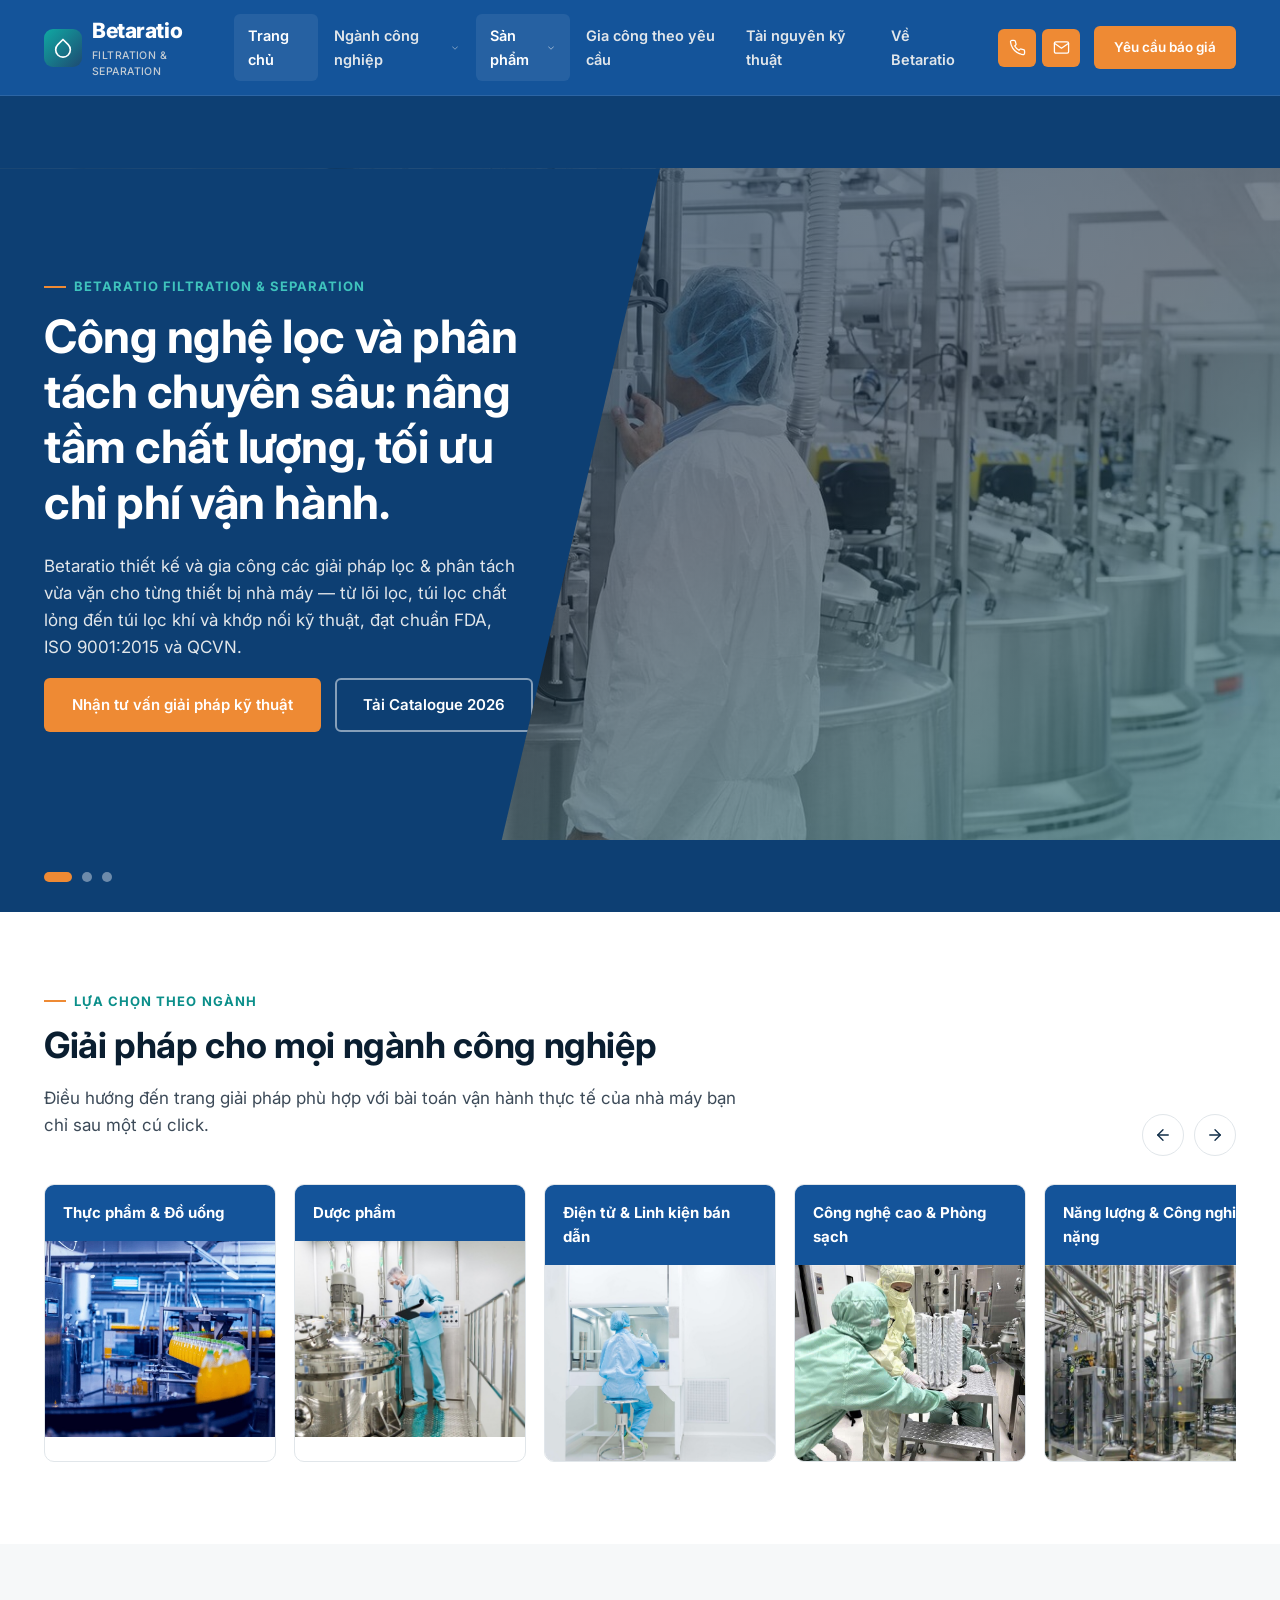
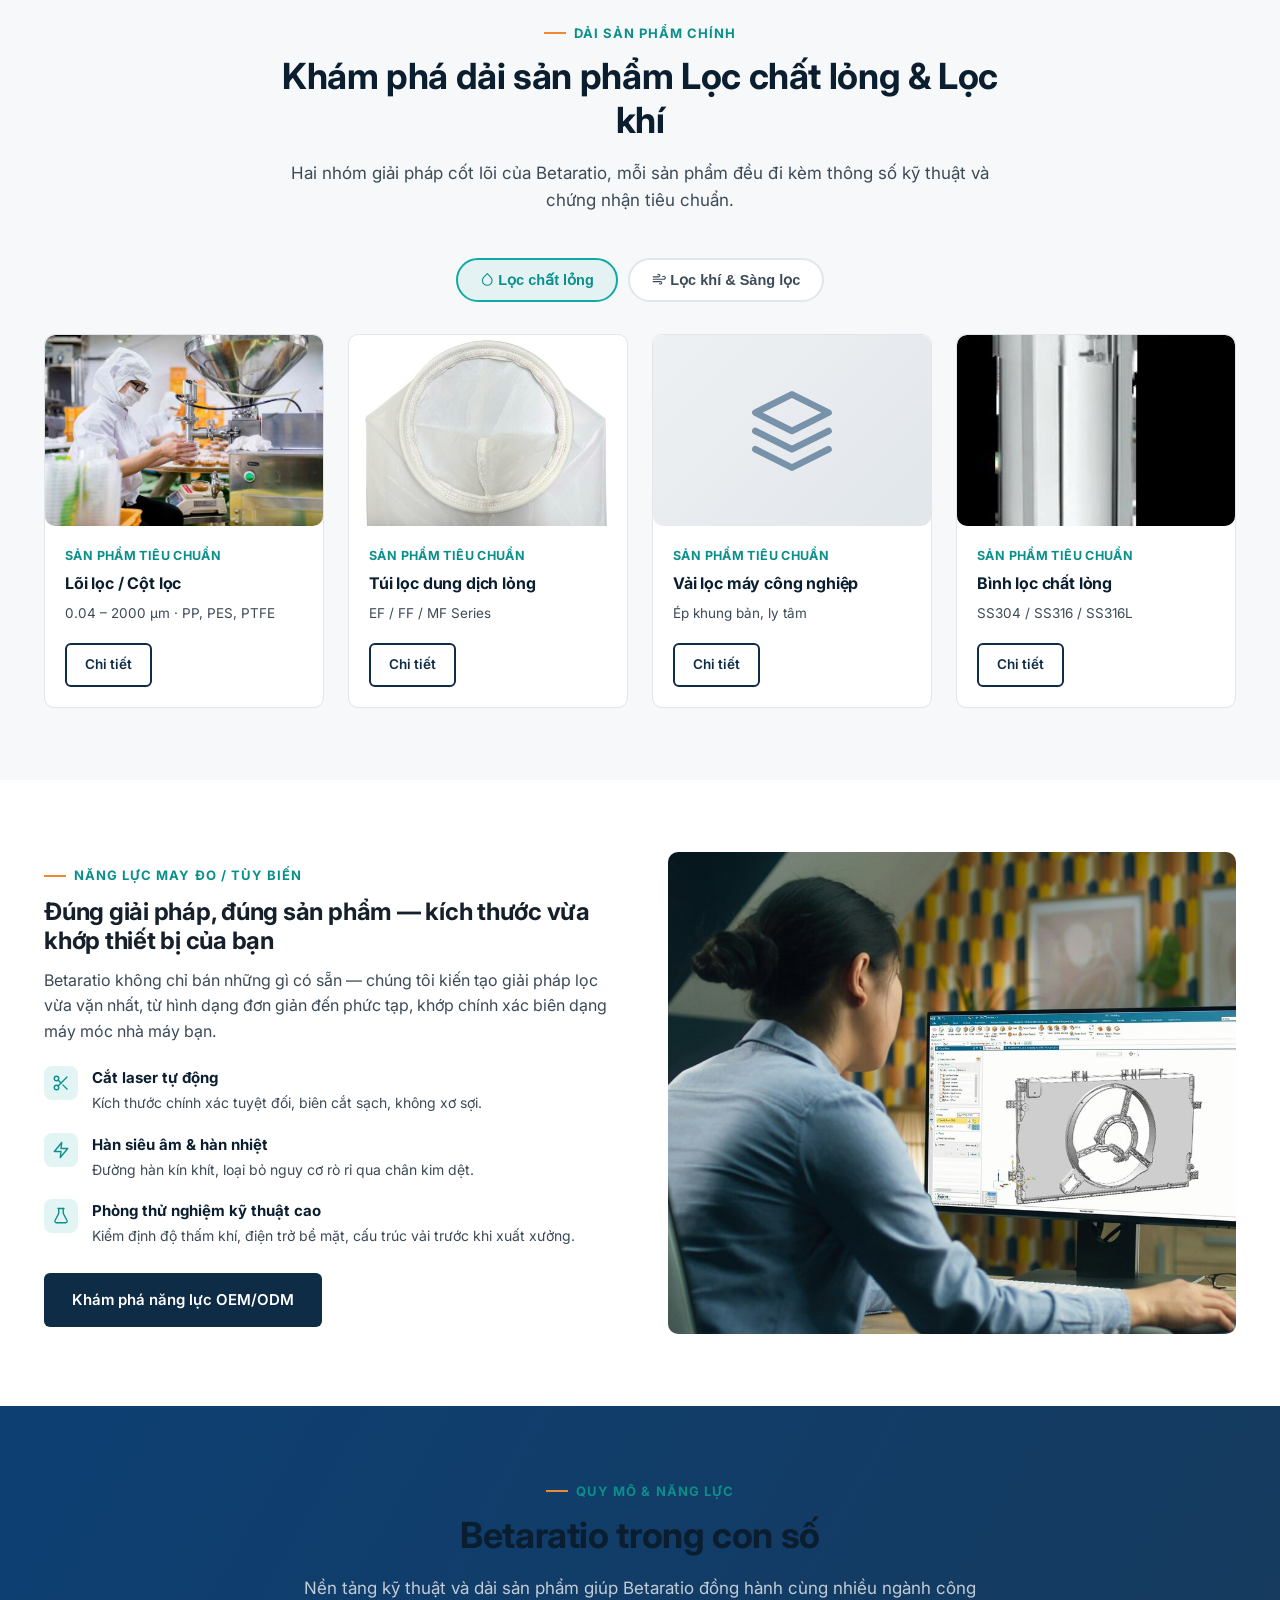
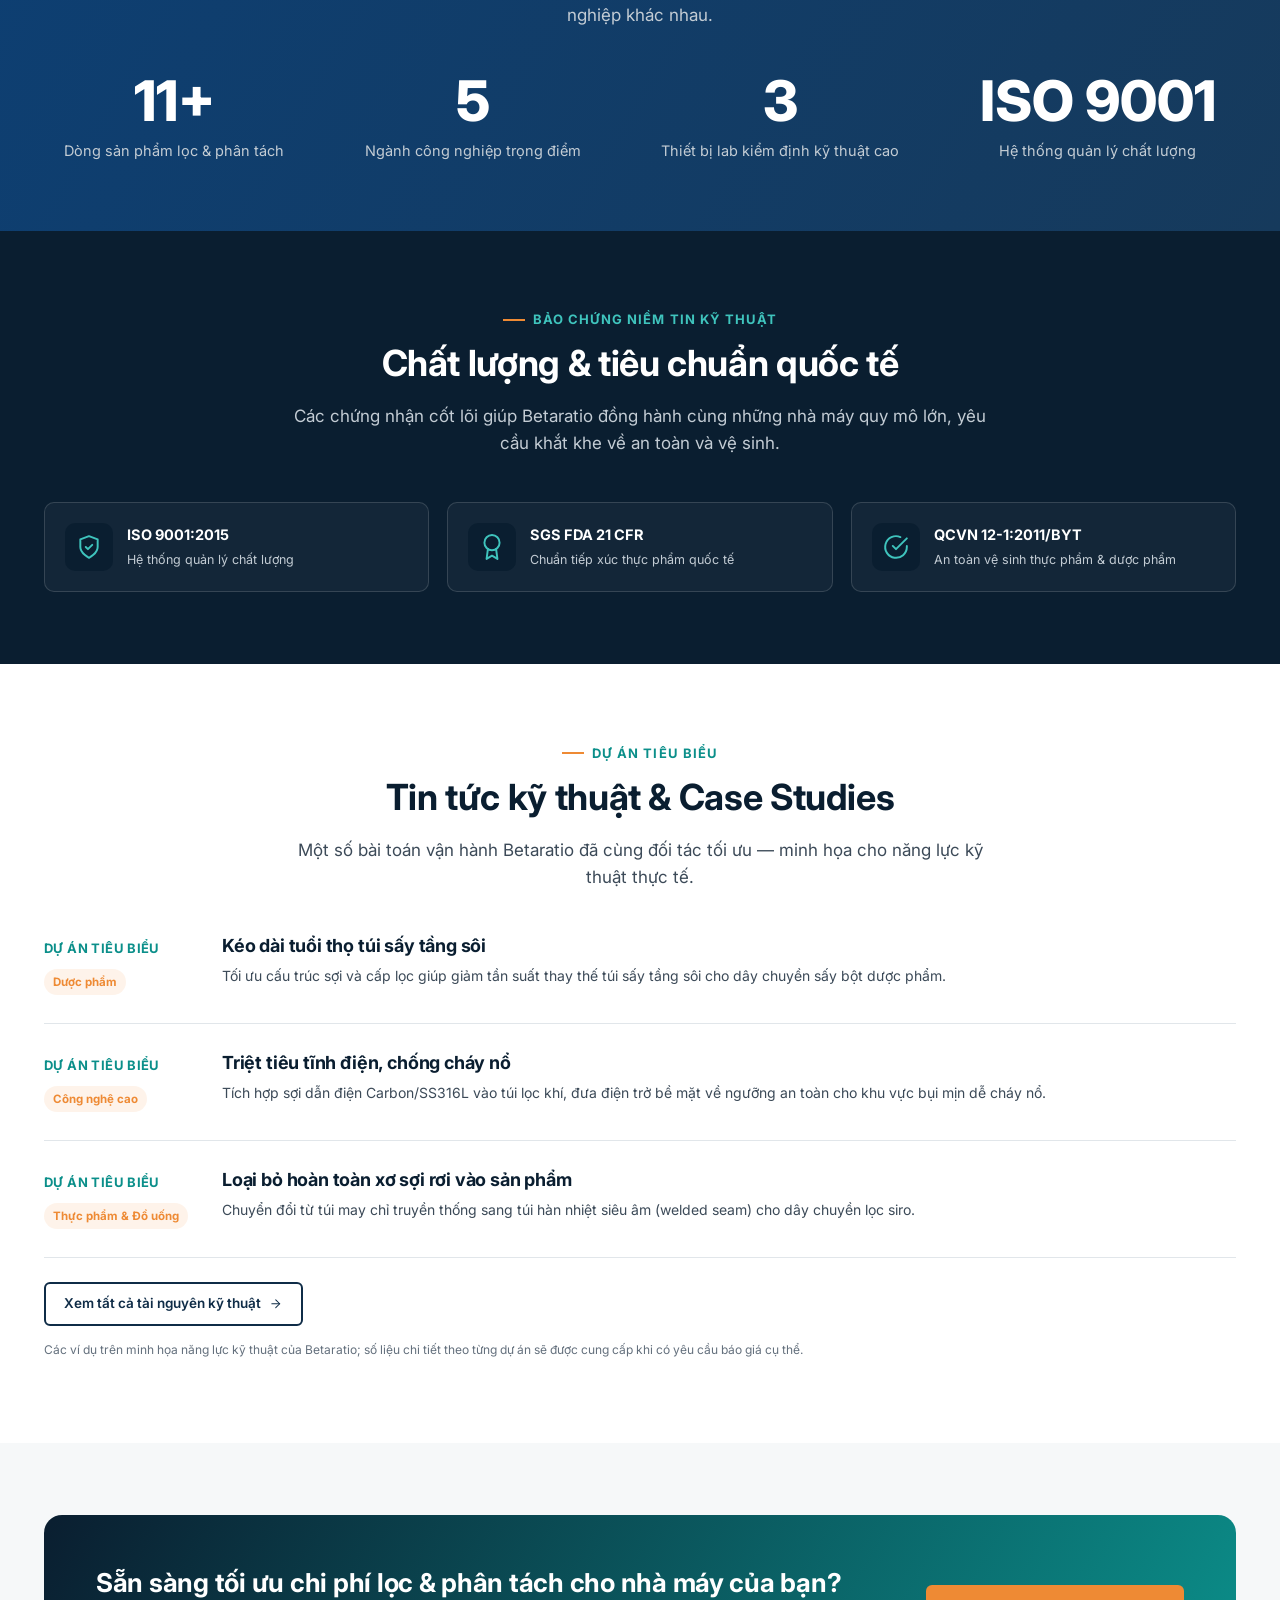
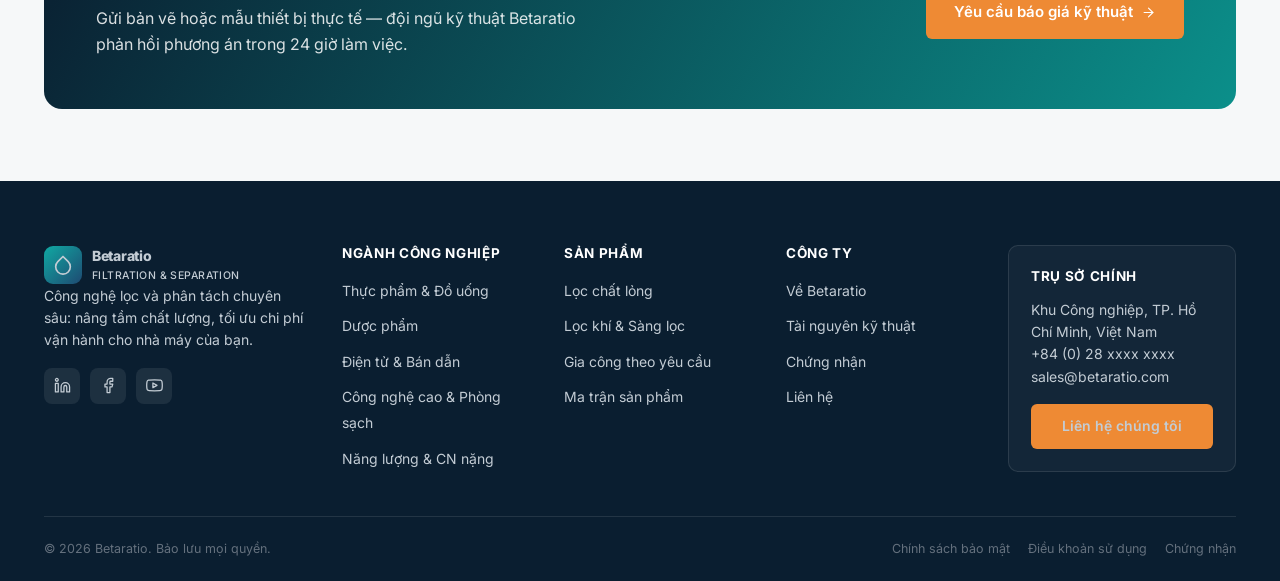
==== commit d7691dab: "Add files via upload" ====
--- a/index.html
+++ b/index.html
@@ -53,6 +53,10 @@
       </ul>
     </nav>
     <div class="header-cta">
+      <div class="utility-row">
+        <a class="utility-btn" href="tel:+84(0)28xxxxxxxx" aria-label="Gọi điện thoại" title="+84 (0) 28 xxxx xxxx"><svg viewBox="0 0 24 24" fill="none" stroke="currentColor" stroke-width="1.8" stroke-linecap="round" stroke-linejoin="round"><path d="M22 16.92v3a2 2 0 0 1-2.18 2 19.79 19.79 0 0 1-8.63-3.07 19.5 19.5 0 0 1-6-6 19.79 19.79 0 0 1-3.07-8.67A2 2 0 0 1 4.11 2h3a2 2 0 0 1 2 1.72c.127.96.361 1.903.7 2.81a2 2 0 0 1-.45 2.11L8.09 9.91a16 16 0 0 0 6 6l1.27-1.27a2 2 0 0 1 2.11-.45c.907.339 1.85.573 2.81.7A2 2 0 0 1 22 16.92z"></path></svg></a>
+        <a class="utility-btn" href="contact.html" aria-label="Gửi yêu cầu báo giá" title="Yêu cầu báo giá"><svg viewBox="0 0 24 24" fill="none" stroke="currentColor" stroke-width="1.8" stroke-linecap="round" stroke-linejoin="round"><path d="M4 4h16c1.1 0 2 .9 2 2v12c0 1.1-.9 2-2 2H4c-1.1 0-2-.9-2-2V6c0-1.1.9-2 2-2z"></path><polyline points="22,6 12,13 2,6"></polyline></svg></a>
+      </div>
       <a href="contact.html" class="btn btn-primary btn-sm">Yêu cầu báo giá</a>
       <button class="nav-toggle" aria-label="Mở menu"><svg viewBox="0 0 24 24" fill="none" stroke="currentColor" stroke-width="1.8" stroke-linecap="round" stroke-linejoin="round"><line x1="3" y1="12" x2="21" y2="12"></line><line x1="3" y1="6" x2="21" y2="6"></line><line x1="3" y1="18" x2="21" y2="18"></line></svg></button>
     </div>
@@ -60,86 +64,80 @@
 </header>
 <div class="nav-overlay"></div>
 
-<section class="hero">
-  <div class="container hero-grid">
-    <div>
-      <div class="eyebrow">Betaratio Filtration &amp; Separation</div>
-      <h1>Công nghệ lọc và phân tách chuyên sâu: nâng tầm chất lượng, tối ưu chi phí vận hành.</h1>
-      <p class="lead">Betaratio thiết kế và gia công các giải pháp lọc &amp; phân tách vừa vặn cho từng thiết bị nhà máy — từ lõi lọc, túi lọc chất lỏng đến túi lọc khí và khớp nối kỹ thuật, đạt chuẩn FDA, ISO 9001:2015 và QCVN.</p>
-      <div class="cta-row">
-        <a href="contact.html" class="btn btn-primary">Nhận tư vấn giải pháp kỹ thuật</a>
-        <a href="resources.html" class="btn btn-outline">Tải Catalogue 2026</a>
-      </div>
-      <div class="stat-strip">
-        <div class="stat"><b>11+</b><span>Dòng sản phẩm lọc &amp; phân tách</span></div>
-        <div class="stat"><b>5</b><span>Ngành công nghiệp trọng điểm</span></div>
-        <div class="stat"><b>ISO 9001</b><span>Hệ thống quản lý chất lượng</span></div>
-      </div>
-    </div>
-    <div class="hero-visual"><div class="art-panel art-mesh">
-  <svg viewBox="0 0 200 200" fill="none" xmlns="http://www.w3.org/2000/svg">
-    <circle cx="100" cy="100" r="72" stroke="rgba(255,255,255,.35)" stroke-width="1.4"/>
-    <circle cx="100" cy="100" r="52" stroke="rgba(255,255,255,.5)" stroke-width="1.4"/>
-    <circle cx="100" cy="100" r="30" stroke="#ffffff" stroke-width="2"/>
-    <g stroke="rgba(255,255,255,.55)" stroke-width="1">
-      <line x1="100" y1="10" x2="100" y2="190"/>
-      <line x1="10" y1="100" x2="190" y2="100"/>
-      <line x1="34" y1="34" x2="166" y2="166"/>
-      <line x1="166" y1="34" x2="34" y2="166"/>
-    </g>
-    <g fill="#ffffff">
-      <circle cx="100" cy="30" r="4"/>
-      <circle cx="100" cy="170" r="4"/>
-      <circle cx="30" cy="100" r="4"/>
-      <circle cx="170" cy="100" r="4"/>
-    </g>
-    <g fill="#ee8a34">
-      <circle cx="140" cy="60" r="5"/>
-      <circle cx="60" cy="140" r="3"/>
-    </g>
-    <path d="M100 100 L100 28" stroke="#3fc4bd" stroke-width="2.4" stroke-linecap="round"/>
-  </svg>
-</div></div>
-  </div>
+<section class="hero-d" data-hero-carousel>
+  <div class="hero-d-slide active" data-slide="0">
+      <div class="hero-d-media"><img class="hero-photo" src="images/photos/hero/home-hero.jpg" alt="Nhà máy sản xuất Betaratio" loading="eager"><div class="hero-photo-scrim"></div></div>
+      <div class="hero-d-panel">
+        <div class="eyebrow">Betaratio Filtration &amp; Separation</div>
+        <h1>Công nghệ lọc và phân tách chuyên sâu: nâng tầm chất lượng, tối ưu chi phí vận hành.</h1>
+        <p class="lead">Betaratio thiết kế và gia công các giải pháp lọc &amp; phân tách vừa vặn cho từng thiết bị nhà máy — từ lõi lọc, túi lọc chất lỏng đến túi lọc khí và khớp nối kỹ thuật, đạt chuẩn FDA, ISO 9001:2015 và QCVN.</p>
+        <div class="cta-row">
+          <a href="contact.html" class="btn btn-primary">Nhận tư vấn giải pháp kỹ thuật</a>
+          <a href="resources.html" class="btn btn-outline">Tải Catalogue 2026</a>
+        </div>
+      </div>
+    </div>
+<div class="hero-d-slide" data-slide="1">
+      <div class="hero-d-media"><img class="hero-photo" src="images/photos/hero/home-hero.jpg" alt="Nhà máy sản xuất Betaratio" loading="eager"><div class="hero-photo-scrim"></div></div>
+      <div class="hero-d-panel">
+        <div class="eyebrow">Custom Engineering / OEM</div>
+        <h1>Không chỉ bán những gì có sẵn — chúng tôi kiến tạo giải pháp vừa vặn nhất cho thiết bị của bạn.</h1>
+        <p class="lead">Thiết kế may đo CAD 2D/3D, cắt laser tự động và hàn siêu âm hiện đại — khớp chính xác biên dạng bồn lọc, máy sấy của từng nhà máy.</p>
+        <div class="cta-row">
+          <a href="custom-oem.html" class="btn btn-primary">Khám phá năng lực OEM/ODM</a>
+          <a href="contact.html" class="btn btn-outline">Yêu cầu thiết kế riêng</a>
+        </div>
+      </div>
+    </div>
+<div class="hero-d-slide" data-slide="2">
+      <div class="hero-d-media"><img class="hero-photo" src="images/photos/hero/home-hero.jpg" alt="Nhà máy sản xuất Betaratio" loading="eager"><div class="hero-photo-scrim"></div></div>
+      <div class="hero-d-panel">
+        <div class="eyebrow">Trust &amp; Compliance</div>
+        <h1>Bảo chứng niềm tin kỹ thuật cho những nhà máy yêu cầu khắt khe nhất.</h1>
+        <p class="lead">Đạt chuẩn ISO 9001:2015, SGS FDA 21 CFR và QCVN 12-1:2011/BYT — kiểm định qua phòng thí nghiệm kỹ thuật cao trước khi xuất xưởng.</p>
+        <div class="cta-row">
+          <a href="resources.html#certifications" class="btn btn-primary">Xem chứng nhận tiêu chuẩn</a>
+          <a href="about.html" class="btn btn-outline">Về Betaratio</a>
+        </div>
+      </div>
+    </div>
+
+  <div class="hero-d-dots"><button class="hero-dot active" data-goto="0" aria-label="Xem slide 1"></button><button class="hero-dot" data-goto="1" aria-label="Xem slide 2"></button><button class="hero-dot" data-goto="2" aria-label="Xem slide 3"></button></div>
 </section>
 
 <section>
   <div class="container">
-    <div class="section-head center">
-      <div class="eyebrow">Lựa chọn theo ngành</div>
-      <h2>Giải pháp chuyên biệt cho từng ngành công nghiệp</h2>
-      <p>Điều hướng đến trang giải pháp phù hợp với bài toán vận hành thực tế của nhà máy bạn chỉ sau một cú click.</p>
-    </div>
-    <div class="grid grid-3">
-      <a class="industry-card" style="--grad-a:#164b3c;--grad-b:#0b8f8a" href="industries/food-beverage.html">
-      <span class="ic-wrap"><svg viewBox="0 0 24 24" fill="none" stroke="currentColor" stroke-width="1.8" stroke-linecap="round" stroke-linejoin="round"><path d="M18 8h1a4 4 0 0 1 0 8h-1"></path><path d="M2 8h16v9a4 4 0 0 1-4 4H6a4 4 0 0 1-4-4V8z"></path><line x1="6" y1="1" x2="6" y2="4"></line><line x1="10" y1="1" x2="10" y2="4"></line><line x1="14" y1="1" x2="14" y2="4"></line></svg></span>
-      <h3>Thực phẩm & Đồ uống</h3>
-      <p>Chống nhiễm xơ sợi, đạt chuẩn tiếp xúc thực phẩm trực tiếp cho dây chuyền siro, nước ngọt, bia rượu.</p>
-      <span class="tag">Xem giải pháp <svg viewBox="0 0 24 24" fill="none" stroke="currentColor" stroke-width="1.8" stroke-linecap="round" stroke-linejoin="round"><line x1="5" y1="12" x2="19" y2="12"></line><polyline points="12 5 19 12 12 19"></polyline></svg></span>
-    </a>
-<a class="industry-card" style="--grad-a:#1e2f5c;--grad-b:#0b8f8a" href="industries/pharmaceuticals.html">
-      <span class="ic-wrap"><svg viewBox="0 0 24 24" fill="none" stroke="currentColor" stroke-width="1.8" stroke-linecap="round" stroke-linejoin="round"><polyline points="22 12 18 12 15 21 9 3 6 12 2 12"></polyline></svg></span>
-      <h3>Dược phẩm</h3>
-      <p>Vô trùng tuyệt đối và an toàn phòng chống cháy nổ khi sấy hạt, sấy bột thuốc khô.</p>
-      <span class="tag">Xem giải pháp <svg viewBox="0 0 24 24" fill="none" stroke="currentColor" stroke-width="1.8" stroke-linecap="round" stroke-linejoin="round"><line x1="5" y1="12" x2="19" y2="12"></line><polyline points="12 5 19 12 12 19"></polyline></svg></span>
-    </a>
-<a class="industry-card" style="--grad-a:#1b2a4a;--grad-b:#3fc4bd" href="industries/electronics.html">
-      <span class="ic-wrap"><svg viewBox="0 0 24 24" fill="none" stroke="currentColor" stroke-width="1.8" stroke-linecap="round" stroke-linejoin="round"><rect x="4" y="4" width="16" height="16" rx="2" ry="2"></rect><rect x="9" y="9" width="6" height="6"></rect><line x1="9" y1="1" x2="9" y2="4"></line><line x1="15" y1="1" x2="15" y2="4"></line><line x1="9" y1="20" x2="9" y2="23"></line><line x1="15" y1="20" x2="15" y2="23"></line><line x1="1" y1="9" x2="4" y2="9"></line><line x1="20" y1="9" x2="23" y2="9"></line><line x1="1" y1="15" x2="4" y2="15"></line><line x1="20" y1="15" x2="23" y2="15"></line></svg></span>
-      <h3>Điện tử & Linh kiện bán dẫn</h3>
-      <p>Kiểm soát tạp chất dưới micron, đáp ứng yêu cầu nước siêu tinh khiết (UPW) cho rửa bảng mạch.</p>
-      <span class="tag">Xem giải pháp <svg viewBox="0 0 24 24" fill="none" stroke="currentColor" stroke-width="1.8" stroke-linecap="round" stroke-linejoin="round"><line x1="5" y1="12" x2="19" y2="12"></line><polyline points="12 5 19 12 12 19"></polyline></svg></span>
-    </a>
-<a class="industry-card" style="--grad-a:#1b2a4a;--grad-b:#0b8f8a" href="industries/high-tech-cleanrooms.html">
-      <span class="ic-wrap"><svg viewBox="0 0 24 24" fill="none" stroke="currentColor" stroke-width="1.8" stroke-linecap="round" stroke-linejoin="round"><path d="M12 22s8-4 8-10V5l-8-3-8 3v7c0 6 8 10 8 10z"></path></svg></span>
-      <h3>Công nghệ cao & Phòng sạch</h3>
-      <p>Kiểm soát hạt bụi trong không khí và triệt tiêu tĩnh điện cho linh kiện điện tử nhạy cảm.</p>
-      <span class="tag">Xem giải pháp <svg viewBox="0 0 24 24" fill="none" stroke="currentColor" stroke-width="1.8" stroke-linecap="round" stroke-linejoin="round"><line x1="5" y1="12" x2="19" y2="12"></line><polyline points="12 5 19 12 12 19"></polyline></svg></span>
-    </a>
-<a class="industry-card" style="--grad-a:#3a2a12;--grad-b:#0b8f8a" href="industries/energy-heavy-industries.html">
-      <span class="ic-wrap"><svg viewBox="0 0 24 24" fill="none" stroke="currentColor" stroke-width="1.8" stroke-linecap="round" stroke-linejoin="round"><polygon points="13 2 3 14 12 14 11 22 21 10 12 10 13 2"></polygon></svg></span>
-      <h3>Năng lượng & Công nghiệp nặng</h3>
-      <p>Lưu lượng lọc cực lớn, môi trường hóa chất ăn mòn mạnh, tối ưu chi phí thu hồi khoáng sản/dầu khí.</p>
-      <span class="tag">Xem giải pháp <svg viewBox="0 0 24 24" fill="none" stroke="currentColor" stroke-width="1.8" stroke-linecap="round" stroke-linejoin="round"><line x1="5" y1="12" x2="19" y2="12"></line><polyline points="12 5 19 12 12 19"></polyline></svg></span>
+    <div class="carousel-head">
+      <div class="section-head" style="margin-bottom:0">
+        <div class="eyebrow">Lựa chọn theo ngành</div>
+        <h2>Giải pháp cho mọi ngành công nghiệp</h2>
+        <p>Điều hướng đến trang giải pháp phù hợp với bài toán vận hành thực tế của nhà máy bạn chỉ sau một cú click.</p>
+      </div>
+      <div class="carousel-arrows">
+        <button class="carousel-arrow" data-scroll="-1" aria-label="Cuộn trái"><svg class="rot-180" viewBox="0 0 24 24" fill="none" stroke="currentColor" stroke-width="1.8" stroke-linecap="round" stroke-linejoin="round"><line x1="5" y1="12" x2="19" y2="12"></line><polyline points="12 5 19 12 12 19"></polyline></svg></button>
+        <button class="carousel-arrow" data-scroll="1" aria-label="Cuộn phải"><svg viewBox="0 0 24 24" fill="none" stroke="currentColor" stroke-width="1.8" stroke-linecap="round" stroke-linejoin="round"><line x1="5" y1="12" x2="19" y2="12"></line><polyline points="12 5 19 12 12 19"></polyline></svg></button>
+      </div>
+    </div>
+    <div class="industry-scroll" data-carousel>
+      <a class="industry-scroll-card" href="industries/food-beverage.html">
+      <div class="isc-title">Thực phẩm & Đồ uống</div>
+      <div class="isc-photo" ><img src="images/photos/industries/food-beverage.jpg" alt="Thực phẩm & Đồ uống" loading="lazy"></div>
+    </a>
+<a class="industry-scroll-card" href="industries/pharmaceuticals.html">
+      <div class="isc-title">Dược phẩm</div>
+      <div class="isc-photo" ><img src="images/photos/industries/pharmaceuticals.jpg" alt="Dược phẩm" loading="lazy"></div>
+    </a>
+<a class="industry-scroll-card" href="industries/electronics.html">
+      <div class="isc-title">Điện tử & Linh kiện bán dẫn</div>
+      <div class="isc-photo" ><img src="images/photos/industries/electronics.jpg" alt="Điện tử & Linh kiện bán dẫn" loading="lazy"></div>
+    </a>
+<a class="industry-scroll-card" href="industries/high-tech-cleanrooms.html">
+      <div class="isc-title">Công nghệ cao & Phòng sạch</div>
+      <div class="isc-photo" ><img src="images/photos/industries/high-tech-cleanrooms.jpg" alt="Công nghệ cao & Phòng sạch" loading="lazy"></div>
+    </a>
+<a class="industry-scroll-card" href="industries/energy-heavy-industries.html">
+      <div class="isc-title">Năng lượng & Công nghiệp nặng</div>
+      <div class="isc-photo" ><img src="images/photos/industries/energy-heavy-industries.jpg" alt="Năng lượng & Công nghiệp nặng" loading="lazy"></div>
     </a>
 
     </div>
@@ -160,7 +158,7 @@
       </div>
       <div class="tab-panel active" data-panel="liquid">
         <div class="grid grid-4"><div class="product-card">
-        <div class="img-frame" style="--ar:16/11"><svg viewBox="0 0 24 24" fill="none" stroke="currentColor" stroke-width="1.8" stroke-linecap="round" stroke-linejoin="round"><ellipse cx="12" cy="6" rx="7" ry="3"></ellipse><path d="M5 6v12a7 3 0 0 0 14 0V6"></path></svg></div>
+        <div class="img-frame" style="--ar:16/11"><img src="images/photos/products/loi-loc-cot-loc.jpg" alt="Lõi lọc / Cột lọc" loading="lazy"></div>
         <div class="pc-body">
           <span class="pc-meta">Sản phẩm tiêu chuẩn</span>
           <h4>Lõi lọc / Cột lọc</h4>
@@ -171,7 +169,7 @@
         </div>
       </div>
 <div class="product-card">
-        <div class="img-frame" style="--ar:16/11"><svg viewBox="0 0 24 24" fill="none" stroke="currentColor" stroke-width="1.8" stroke-linecap="round" stroke-linejoin="round"><path d="M6 2l-1.2 4H3a1 1 0 0 0-1 1.14l1.38 12.02A2 2 0 0 0 5.36 21h13.28a2 2 0 0 0 1.98-1.84L21.99 7.14A1 1 0 0 0 21 6h-1.8L18 2"></path><path d="M8 10a4 4 0 0 0 8 0"></path></svg></div>
+        <div class="img-frame" style="--ar:16/11"><img src="images/photos/products/tui-loc-dung-dich-long.jpg" alt="Túi lọc dung dịch lỏng" loading="lazy"></div>
         <div class="pc-body">
           <span class="pc-meta">Sản phẩm tiêu chuẩn</span>
           <h4>Túi lọc dung dịch lỏng</h4>
@@ -193,7 +191,7 @@
         </div>
       </div>
 <div class="product-card">
-        <div class="img-frame" style="--ar:16/11"><svg viewBox="0 0 24 24" fill="none" stroke="currentColor" stroke-width="1.8" stroke-linecap="round" stroke-linejoin="round"><ellipse cx="12" cy="5" rx="9" ry="3"></ellipse><path d="M21 12c0 1.66-4.03 3-9 3s-9-1.34-9-3"></path><path d="M3 5v14c0 1.66 4.03 3 9 3s9-1.34 9-3V5"></path></svg></div>
+        <div class="img-frame" style="--ar:16/11"><img src="images/photos/products/binh-loc-chat-long.jpg" alt="Bình lọc chất lỏng" loading="lazy"></div>
         <div class="pc-body">
           <span class="pc-meta">Sản phẩm tiêu chuẩn</span>
           <h4>Bình lọc chất lỏng</h4>
@@ -207,7 +205,7 @@
       </div>
       <div class="tab-panel" data-panel="gas">
         <div class="grid grid-4"><div class="product-card">
-        <div class="img-frame" style="--ar:16/11"><svg viewBox="0 0 24 24" fill="none" stroke="currentColor" stroke-width="1.8" stroke-linecap="round" stroke-linejoin="round"><path d="M9.59 4.59A2 2 0 1 1 11 8H2m10.59 11.41A2 2 0 1 0 14 16H2m15.73-8.27A2.5 2.5 0 1 1 19.5 12H2"></path></svg></div>
+        <div class="img-frame" style="--ar:16/11"><img src="images/photos/products/tui-say-tang-soi.jpg" alt="Túi sấy tầng sôi" loading="lazy"></div>
         <div class="pc-body">
           <span class="pc-meta">Sản phẩm tiêu chuẩn</span>
           <h4>Túi sấy tầng sôi</h4>
@@ -218,7 +216,7 @@
         </div>
       </div>
 <div class="product-card">
-        <div class="img-frame" style="--ar:16/11"><svg viewBox="0 0 24 24" fill="none" stroke="currentColor" stroke-width="1.8" stroke-linecap="round" stroke-linejoin="round"><path d="M6 2l-1.2 4H3a1 1 0 0 0-1 1.14l1.38 12.02A2 2 0 0 0 5.36 21h13.28a2 2 0 0 0 1.98-1.84L21.99 7.14A1 1 0 0 0 21 6h-1.8L18 2"></path><path d="M8 10a4 4 0 0 0 8 0"></path></svg></div>
+        <div class="img-frame" style="--ar:16/11"><img src="images/photos/products/tui-loc-bui-thu-hoi-bot-min.jpg" alt="Túi lọc bụi & thu hồi bột mịn" loading="lazy"></div>
         <div class="pc-body">
           <span class="pc-meta">Sản phẩm tiêu chuẩn</span>
           <h4>Túi lọc bụi & thu hồi bột mịn</h4>
@@ -240,7 +238,7 @@
         </div>
       </div>
 <div class="product-card">
-        <div class="img-frame" style="--ar:16/11"><svg viewBox="0 0 24 24" fill="none" stroke="currentColor" stroke-width="1.8" stroke-linecap="round" stroke-linejoin="round"><path d="M10 13a5 5 0 0 0 7.54.54l3-3a5 5 0 0 0-7.07-7.07l-1.72 1.71"></path><path d="M14 11a5 5 0 0 0-7.54-.54l-3 3a5 5 0 0 0 7.07 7.07l1.71-1.71"></path></svg></div>
+        <div class="img-frame" style="--ar:16/11"><img src="images/photos/products/khop-noi-mem-bang-vai.jpg" alt="Khớp nối mềm bằng vải" loading="lazy"></div>
         <div class="pc-body">
           <span class="pc-meta">Sản phẩm tiêu chuẩn</span>
           <h4>Khớp nối mềm bằng vải</h4>
@@ -273,9 +271,24 @@
         </div>
       </div>
       <div class="col-media"><div class="img-frame" style="--ar:4/3.4">
-  <svg viewBox="0 0 24 24" fill="none" stroke="currentColor" stroke-width="1.8" stroke-linecap="round" stroke-linejoin="round"><circle cx="12" cy="12" r="3"></circle><path d="M19.4 15a1.65 1.65 0 0 0 .33 1.82l.06.06a2 2 0 1 1-2.83 2.83l-.06-.06a1.65 1.65 0 0 0-1.82-.33 1.65 1.65 0 0 0-1 1.51V21a2 2 0 0 1-4 0v-.09A1.65 1.65 0 0 0 9 19.4a1.65 1.65 0 0 0-1.82.33l-.06.06a2 2 0 1 1-2.83-2.83l.06-.06a1.65 1.65 0 0 0 .33-1.82 1.65 1.65 0 0 0-1.51-1H3a2 2 0 0 1 0-4h.09A1.65 1.65 0 0 0 4.6 9a1.65 1.65 0 0 0-.33-1.82l-.06-.06a2 2 0 1 1 2.83-2.83l.06.06a1.65 1.65 0 0 0 1.82.33H9a1.65 1.65 0 0 0 1-1.51V3a2 2 0 0 1 4 0v.09a1.65 1.65 0 0 0 1 1.51 1.65 1.65 0 0 0 1.82-.33l.06-.06a2 2 0 1 1 2.83 2.83l-.06.06a1.65 1.65 0 0 0-.33 1.82V9a1.65 1.65 0 0 0 1.51 1H21a2 2 0 0 1 0 4h-.09a1.65 1.65 0 0 0-1.51 1z"></path></svg>
-  <span class="cap">Quy trình thiết kế may đo CAD 2D/3D</span>
+  <img src="images/photos/process/cad-design.jpg" alt="Quy trình thiết kế may đo CAD 2D/3D" loading="lazy">
 </div></div>
+    </div>
+  </div>
+</section>
+
+<section class="stats-band">
+  <div class="container">
+    <div class="section-head center">
+      <div class="eyebrow">Quy mô &amp; năng lực</div>
+      <h2>Betaratio trong con số</h2>
+      <p>Nền tảng kỹ thuật và dải sản phẩm giúp Betaratio đồng hành cùng nhiều ngành công nghiệp khác nhau.</p>
+    </div>
+    <div class="stats-band-grid">
+      <div class="stat-big"><b>11+</b><span>Dòng sản phẩm lọc &amp; phân tách</span></div>
+      <div class="stat-big"><b>5</b><span>Ngành công nghiệp trọng điểm</span></div>
+      <div class="stat-big"><b>3</b><span>Thiết bị lab kiểm định kỹ thuật cao</span></div>
+      <div class="stat-big"><b>ISO 9001</b><span>Hệ thống quản lý chất lượng</span></div>
     </div>
   </div>
 </section>
@@ -311,36 +324,33 @@
       <h2>Tin tức kỹ thuật &amp; Case Studies</h2>
       <p>Một số bài toán vận hành Betaratio đã cùng đối tác tối ưu — minh họa cho năng lực kỹ thuật thực tế.</p>
     </div>
-    <div class="grid grid-3">
-      <div class="case-card">
-        <div class="img-frame dark" style="--ar:16/10"><svg viewBox="0 0 24 24" fill="none" stroke="currentColor" stroke-width="1.8" stroke-linecap="round" stroke-linejoin="round"><path d="M9.59 4.59A2 2 0 1 1 11 8H2m10.59 11.41A2 2 0 1 0 14 16H2m15.73-8.27A2.5 2.5 0 1 1 19.5 12H2"></path></svg></div>
-        <div class="cc-body">
-          <span class="cc-tag">Dược phẩm</span>
+    <div class="news-list">
+      <div class="news-row">
+        <div><span class="news-date">Dự án tiêu biểu</span><span class="news-tag">Dược phẩm</span></div>
+        <div>
           <h3>Kéo dài tuổi thọ túi sấy tầng sôi</h3>
           <p>Tối ưu cấu trúc sợi và cấp lọc giúp giảm tần suất thay thế túi sấy tầng sôi cho dây chuyền sấy bột dược phẩm.</p>
-          <span class="result"><svg viewBox="0 0 24 24" fill="none" stroke="currentColor" stroke-width="1.8" stroke-linecap="round" stroke-linejoin="round"><polyline points="23 6 13.5 15.5 8.5 10.5 1 18"></polyline><polyline points="17 6 23 6 23 12"></polyline></svg> Giảm chi phí vận hành theo chu kỳ bảo trì</span>
-        </div>
-      </div>
-      <div class="case-card">
-        <div class="img-frame dark" style="--ar:16/10"><svg viewBox="0 0 24 24" fill="none" stroke="currentColor" stroke-width="1.8" stroke-linecap="round" stroke-linejoin="round"><polygon points="13 2 3 14 12 14 11 22 21 10 12 10 13 2"></polygon></svg></div>
-        <div class="cc-body">
-          <span class="cc-tag">Công nghệ cao</span>
+        </div>
+      </div>
+      <div class="news-row">
+        <div><span class="news-date">Dự án tiêu biểu</span><span class="news-tag">Công nghệ cao</span></div>
+        <div>
           <h3>Triệt tiêu tĩnh điện, chống cháy nổ</h3>
           <p>Tích hợp sợi dẫn điện Carbon/SS316L vào túi lọc khí, đưa điện trở bề mặt về ngưỡng an toàn cho khu vực bụi mịn dễ cháy nổ.</p>
-          <span class="result"><svg viewBox="0 0 24 24" fill="none" stroke="currentColor" stroke-width="1.8" stroke-linecap="round" stroke-linejoin="round"><polyline points="23 6 13.5 15.5 8.5 10.5 1 18"></polyline><polyline points="17 6 23 6 23 12"></polyline></svg> Nâng chuẩn an toàn phòng chống cháy nổ</span>
-        </div>
-      </div>
-      <div class="case-card">
-        <div class="img-frame dark" style="--ar:16/10"><svg viewBox="0 0 24 24" fill="none" stroke="currentColor" stroke-width="1.8" stroke-linecap="round" stroke-linejoin="round"><path d="M12 2.69l5.66 5.66a8 8 0 1 1-11.31 0z"></path></svg></div>
-        <div class="cc-body">
-          <span class="cc-tag">Thực phẩm &amp; Đồ uống</span>
+        </div>
+      </div>
+      <div class="news-row">
+        <div><span class="news-date">Dự án tiêu biểu</span><span class="news-tag">Thực phẩm &amp; Đồ uống</span></div>
+        <div>
           <h3>Loại bỏ hoàn toàn xơ sợi rơi vào sản phẩm</h3>
           <p>Chuyển đổi từ túi may chỉ truyền thống sang túi hàn nhiệt siêu âm (welded seam) cho dây chuyền lọc siro.</p>
-          <span class="result"><svg viewBox="0 0 24 24" fill="none" stroke="currentColor" stroke-width="1.8" stroke-linecap="round" stroke-linejoin="round"><polyline points="23 6 13.5 15.5 8.5 10.5 1 18"></polyline><polyline points="17 6 23 6 23 12"></polyline></svg> Đạt chuẩn vệ sinh an toàn thực phẩm khắt khe hơn</span>
-        </div>
-      </div>
-    </div>
-    <p class="field-note text-center" style="margin-top:18px">Các ví dụ trên minh họa năng lực kỹ thuật của Betaratio; số liệu chi tiết theo từng dự án sẽ được cung cấp khi có yêu cầu báo giá cụ thể.</p>
+        </div>
+      </div>
+    </div>
+    <div class="news-foot">
+      <a href="resources.html" class="btn btn-ghost-navy btn-sm">Xem tất cả tài nguyên kỹ thuật <svg viewBox="0 0 24 24" fill="none" stroke="currentColor" stroke-width="1.8" stroke-linecap="round" stroke-linejoin="round"><line x1="5" y1="12" x2="19" y2="12"></line><polyline points="12 5 19 12 12 19"></polyline></svg></a>
+    </div>
+    <p class="field-note" style="margin-top:14px">Các ví dụ trên minh họa năng lực kỹ thuật của Betaratio; số liệu chi tiết theo từng dự án sẽ được cung cấp khi có yêu cầu báo giá cụ thể.</p>
   </div>
 </section>
 
@@ -394,18 +404,23 @@
           <li><a href="contact.html">Liên hệ</a></li>
         </ul>
       </div>
-      <div>
-        <h5>Liên hệ</h5>
-        <ul>
-          <li>Khu Công nghiệp, TP. Hồ Chí Minh, Việt Nam</li>
-          <li><a href="tel:+84(0)28xxxxxxxx">+84 (0) 28 xxxx xxxx</a></li>
-          <li><a href="mailto:sales@betaratio.com">sales@betaratio.com</a></li>
-        </ul>
+      <div class="footer-hq">
+        <h5>Trụ sở chính</h5>
+        <address>
+          Khu Công nghiệp, TP. Hồ Chí Minh, Việt Nam<br>
+          <a href="tel:+84(0)28xxxxxxxx">+84 (0) 28 xxxx xxxx</a><br>
+          <a href="mailto:sales@betaratio.com">sales@betaratio.com</a>
+        </address>
+        <a href="contact.html" class="btn btn-primary btn-sm">Liên hệ chúng tôi</a>
       </div>
     </div>
     <div class="footer-bottom">
       <span>© <span data-year></span> Betaratio. Bảo lưu mọi quyền.</span>
-      <span>Thiết kế lấy cảm hứng kiến trúc thông tin B2B — dữ liệu nội dung nội bộ Betaratio.</span>
+      <div class="legal-links">
+        <a href="#">Chính sách bảo mật</a>
+        <a href="#">Điều khoản sử dụng</a>
+        <a href="resources.html#certifications">Chứng nhận</a>
+      </div>
     </div>
   </div>
 </footer>
--- a/css/style.css
+++ b/css/style.css
@@ -9,6 +9,9 @@
   --navy-800: #0f2c47;
   --navy-700: #163a5c;
   --navy-600: #1e4a72;
+  --blue-700: #0d3f73;
+  --blue-600: #14549a;
+  --blue-500: #1c66b8;
   --teal-600: #0b8f8a;
   --teal-500: #10a9a3;
   --teal-400: #3fc4bd;
@@ -128,9 +131,18 @@
   position: sticky;
   top: 0;
   z-index: 100;
-  background: rgba(10, 30, 48, 0.98);
-  border-bottom: 1px solid rgba(255,255,255,.08);
-}
+  background: var(--blue-600);
+  border-bottom: 1px solid rgba(255,255,255,.1);
+}
+.utility-row { display: flex; align-items: center; gap: 6px; margin-right: 4px; }
+.utility-btn {
+  width: 38px; height: 38px; border-radius: var(--radius-sm);
+  background: var(--orange-500); color: var(--white);
+  display: flex; align-items: center; justify-content: center;
+  flex-shrink: 0; transition: background .15s ease;
+}
+.utility-btn svg { width: 17px; height: 17px; }
+.utility-btn:hover { background: var(--orange-600); }
 .header-inner {
   display: flex;
   align-items: center;
@@ -233,51 +245,84 @@
 }
 .nav-toggle svg { width: 26px; height: 26px; }
 
-/* ---------- Hero ---------- */
-.hero {
+/* ---------- Hero (diagonal split + carousel, Donaldson-style) ---------- */
+.hero-d {
   position: relative;
-  background: radial-gradient(1100px 480px at 85% -10%, rgba(16,169,163,.35), transparent 60%), linear-gradient(160deg, var(--navy-900) 0%, var(--navy-800) 55%, var(--navy-700) 100%);
+  overflow: hidden;
+  background: var(--blue-700);
+}
+.hero-d-slide {
+  display: none;
+  position: relative;
+  min-height: 560px;
+}
+.hero-d-slide.active { display: block; }
+.hero-d-media {
+  position: absolute; inset: 0;
+  background: radial-gradient(900px 460px at 78% 15%, rgba(63,196,189,.45), transparent 60%), linear-gradient(150deg, var(--blue-700) 0%, var(--navy-700) 55%, var(--teal-600) 130%);
+}
+.hero-d-media .art-panel { width: 100%; height: 100%; }
+.hero-d-media .art-mesh svg { width: 46%; height: 46%; opacity: .9; }
+.hero-photo { position: absolute; inset: 0; width: 100%; height: 100%; object-fit: cover; }
+.hero-photo-scrim {
+  position: absolute; inset: 0;
+  background: linear-gradient(150deg, rgba(22,58,92,.72) 0%, rgba(11,30,48,.55) 55%, rgba(11,143,138,.5) 130%);
+}
+.hero-d-panel {
+  position: relative;
+  z-index: 2;
+  width: min(660px, 66%);
+  min-height: 560px;
+  background: var(--blue-700);
+  clip-path: polygon(0 0, 100% 0, 76% 100%, 0 100%);
+  padding: 108px 90px 108px max(24px, calc((100vw - 1240px) / 2 + 24px));
+  display: flex;
+  flex-direction: column;
+  justify-content: center;
   color: var(--white);
-  overflow: hidden;
-  padding: 96px 0 90px;
-}
-.hero::after {
-  content: "";
-  position: absolute; inset: 0;
-  background-image:
-    linear-gradient(rgba(255,255,255,.05) 1px, transparent 1px),
-    linear-gradient(90deg, rgba(255,255,255,.05) 1px, transparent 1px);
-  background-size: 42px 42px;
-  mask-image: linear-gradient(180deg, transparent, rgba(0,0,0,.7) 40%, transparent 90%);
-  pointer-events: none;
-}
-.hero-grid {
-  position: relative;
-  display: grid;
-  grid-template-columns: 1.1fr 0.9fr;
-  gap: 48px;
-  align-items: center;
-}
-.hero-grid.single { grid-template-columns: 1fr; max-width: 780px; }
-.hero .eyebrow { color: var(--teal-400); }
-.hero h1 { font-size: clamp(32px, 4.4vw, 52px); }
-.hero .lead { font-size: 18px; color: var(--gray-200); max-width: 560px; }
-.hero-visual {
-  position: relative;
-  aspect-ratio: 4/3.2;
-  border-radius: var(--radius-lg);
-  overflow: hidden;
-  box-shadow: var(--shadow-lg);
-  border: 1px solid rgba(255,255,255,.12);
-}
+}
+.hero-d-panel .eyebrow { color: var(--teal-400); }
+.hero-d-panel h1 { font-size: clamp(30px, 4vw, 46px); max-width: 520px; }
+.hero-d-panel .lead { font-size: 17px; color: var(--gray-200); max-width: 480px; }
+.hero-d-dots {
+  position: absolute;
+  left: max(24px, calc((100vw - 1240px) / 2 + 24px));
+  bottom: 30px;
+  z-index: 3;
+  display: flex;
+  gap: 10px;
+}
+.hero-dot {
+  width: 10px; height: 10px; border-radius: 999px; padding: 0; border: none;
+  background: rgba(255,255,255,.4); cursor: pointer; transition: all .2s ease;
+}
+.hero-dot.active { background: var(--orange-500); width: 28px; border-radius: 6px; }
 .stat-strip {
   display: flex;
   gap: 32px;
-  margin-top: 40px;
+  margin-top: 36px;
   flex-wrap: wrap;
 }
 .stat-strip .stat b { display: block; font-size: 26px; color: var(--white); }
 .stat-strip .stat span { font-size: 13px; color: var(--gray-300); }
+
+/* ---------- Stats band (full-width, Donaldson "Global Presence" style) ---------- */
+.stats-band {
+  background: linear-gradient(120deg, var(--blue-700), var(--navy-700));
+  color: var(--white);
+  padding: 68px 0;
+}
+.stats-band-grid {
+  display: flex;
+  justify-content: space-around;
+  flex-wrap: wrap;
+  gap: 40px;
+  text-align: center;
+  margin-top: 36px;
+}
+.stats-band-grid .stat-big b { display: block; font-size: clamp(38px, 5vw, 56px); font-weight: 800; color: var(--white); line-height: 1; }
+.stats-band-grid .stat-big span { display: block; margin-top: 10px; font-size: 14.5px; color: var(--gray-300); }
+.stats-band .section-head p { color: var(--gray-300); }
 
 .page-hero {
   padding: 62px 0 56px;
@@ -331,6 +376,7 @@
 .img-frame svg { width: 46%; height: 46%; color: var(--navy-600); opacity: .55; }
 .img-frame.dark { background: linear-gradient(135deg, var(--navy-800), var(--navy-700)); }
 .img-frame.dark svg { color: var(--teal-400); opacity: .8; }
+.img-frame img { width: 100%; height: 100%; object-fit: cover; display: block; }
 .img-frame .cap {
   position: absolute; bottom: 0; left: 0; right: 0;
   font-size: 11px; text-align: center; padding: 6px 8px;
@@ -398,6 +444,55 @@
 .industry-card p { color: rgba(255,255,255,.85); font-size: 13.5px; margin-bottom: 10px; }
 .industry-card .tag { font-size: 12.5px; font-weight: 700; display: inline-flex; align-items: center; gap: 6px; }
 
+/* ---------- Horizontal industry carousel (Donaldson "Innovation for Every Industry" style) ---------- */
+.carousel-head {
+  display: flex;
+  align-items: flex-end;
+  justify-content: space-between;
+  gap: 20px;
+  margin-bottom: 28px;
+  flex-wrap: wrap;
+}
+.carousel-arrows { display: flex; gap: 10px; flex-shrink: 0; }
+.carousel-arrow {
+  width: 42px; height: 42px; border-radius: 999px;
+  border: 1.5px solid var(--gray-200); background: var(--white);
+  display: flex; align-items: center; justify-content: center;
+  cursor: pointer; color: var(--navy-800); transition: all .15s ease;
+}
+.carousel-arrow:hover { background: var(--blue-600); border-color: var(--blue-600); color: var(--white); }
+.carousel-arrow svg { width: 18px; height: 18px; }
+.industry-scroll {
+  display: flex;
+  gap: 18px;
+  overflow-x: auto;
+  scroll-snap-type: x proximity;
+  padding-bottom: 10px;
+  scrollbar-width: thin;
+}
+.industry-scroll-card {
+  flex: 0 0 232px;
+  scroll-snap-align: start;
+  border-radius: var(--radius-md);
+  overflow: hidden;
+  border: 1px solid var(--gray-200);
+  background: var(--white);
+  transition: transform .2s ease, box-shadow .2s ease;
+}
+.industry-scroll-card:hover { transform: translateY(-4px); box-shadow: var(--shadow-md); }
+.industry-scroll-card .isc-title {
+  background: var(--blue-600); color: var(--white);
+  font-weight: 700; font-size: 15px;
+  padding: 16px 18px;
+}
+.industry-scroll-card .isc-photo {
+  aspect-ratio: 4/3.4;
+  background: linear-gradient(160deg, var(--grad-a, #0f2c47), var(--grad-b, #0b8f8a));
+  display: flex; align-items: center; justify-content: center; color: rgba(255,255,255,.9);
+}
+.industry-scroll-card .isc-photo svg { width: 30%; height: 30%; }
+.industry-scroll-card .isc-photo img { width: 100%; height: 100%; object-fit: cover; display: block; }
+
 /* Tabs (homepage product tabs) */
 .tabs { display: flex; gap: 10px; margin-bottom: 32px; flex-wrap: wrap; }
 .tab-btn {
@@ -455,6 +550,20 @@
 .results-bar { display: flex; align-items: center; justify-content: space-between; margin-bottom: 18px; flex-wrap: wrap; gap: 10px; }
 .results-bar .count { font-size: 14px; color: var(--gray-500); }
 
+/* ---------- Product matrix filter bar ---------- */
+.matrix-filter-bar { display: flex; flex-wrap: wrap; align-items: flex-end; gap: 16px; margin-bottom: 20px; }
+.mf-select { display: flex; flex-direction: column; gap: 6px; min-width: 220px; }
+.mf-select label { font-size: 12.5px; font-weight: 700; color: var(--navy-900); }
+.mf-select select {
+  padding: 11px 14px; border-radius: var(--radius-sm); border: 1.5px solid var(--gray-200);
+  font-family: inherit; font-size: 14px; color: var(--gray-900); background: var(--white);
+  transition: border-color .15s ease; cursor: pointer;
+}
+.mf-select select:focus { outline: none; border-color: var(--teal-500); }
+.matrix-filter-bar .mf-count { font-size: 13.5px; color: var(--gray-600); margin-left: auto; white-space: nowrap; }
+.matrix-filter-bar .mf-count strong { color: var(--navy-900); }
+.mf-empty { padding: 34px 16px; text-align: center; color: var(--gray-500); font-size: 14px; background: var(--white); }
+
 /* ---------- Table ---------- */
 .table-wrap { overflow-x: auto; border-radius: var(--radius-md); border: 1px solid var(--gray-200); }
 table.matrix { width: 100%; border-collapse: collapse; font-size: 13.5px; min-width: 900px; }
@@ -509,6 +618,22 @@
 .case-card .cc-tag { font-size: 12px; font-weight: 700; color: var(--orange-500); text-transform: uppercase; letter-spacing: .04em; }
 .case-card h3 { font-size: 17px; color: var(--navy-900); }
 .case-card .result { font-size: 13px; font-weight: 700; color: var(--teal-600); margin-top: auto; }
+
+/* ---------- News list (Donaldson "News" vertical-list style) ---------- */
+.news-list { display: flex; flex-direction: column; }
+.news-row {
+  display: grid;
+  grid-template-columns: 150px 1fr;
+  gap: 28px;
+  padding: 28px 0;
+  border-bottom: 1px solid var(--gray-200);
+}
+.news-row:first-child { padding-top: 0; }
+.news-row .news-date { font-size: 13px; font-weight: 700; color: var(--teal-600); text-transform: uppercase; letter-spacing: .03em; }
+.news-row .news-tag { display: inline-block; margin-top: 8px; font-size: 11.5px; font-weight: 700; color: var(--orange-500); background: rgba(238,138,52,.1); padding: 4px 9px; border-radius: 999px; }
+.news-row h3 { font-size: 18px; color: var(--navy-900); margin-bottom: 8px; }
+.news-row p { font-size: 14px; margin-bottom: 0; }
+.news-foot { margin-top: 24px; }
 
 /* ---------- Pain point / solution blocks (industry pages) ---------- */
 .pain-solution { display: grid; grid-template-columns: 1fr 1fr; gap: 26px; }
@@ -574,9 +699,21 @@
 .footer-bottom { display: flex; justify-content: space-between; align-items: center; padding: 22px 0; font-size: 12.5px; color: var(--gray-500); flex-wrap: wrap; gap: 10px; }
 .footer-bottom a { color: var(--gray-500); }
 .footer-bottom a:hover { color: var(--white); }
+.footer-bottom .legal-links { display: flex; gap: 18px; flex-wrap: wrap; }
+
+.footer-hq {
+  background: rgba(255,255,255,.04);
+  border: 1px solid rgba(255,255,255,.1);
+  border-radius: var(--radius-md);
+  padding: 22px;
+}
+.footer-hq h5 { color: var(--white); font-size: 13.5px; text-transform: uppercase; letter-spacing: .05em; margin-bottom: 14px; }
+.footer-hq address { font-style: normal; font-size: 14px; color: var(--gray-300); line-height: 1.6; margin-bottom: 16px; }
+.footer-hq .btn { width: 100%; }
 
 /* ---------- Utility ---------- */
 .text-center { text-align: center; }
+.rot-180 { transform: rotate(180deg); }
 .mt-0 { margin-top: 0; }
 .mb-0 { margin-bottom: 0; }
 .badge {
@@ -594,10 +731,18 @@
   .filter-sidebar { position: static; }
 }
 @media (max-width: 860px) {
-  .main-nav, .header-cta .btn-outline-desktop { display: none; }
+  .main-nav, .header-cta .btn-outline-desktop, .utility-row { display: none; }
   .nav-toggle { display: inline-flex; }
-  .hero-grid { grid-template-columns: 1fr; }
-  .hero-visual { order: -1; aspect-ratio: 16/9; }
+  .header-cta .btn-primary.btn-sm { padding: 9px 14px; font-size: 12.5px; }
+  .hero-d-slide.active { display: flex; flex-direction: column; min-height: 0; }
+  .hero-d-media { position: relative; inset: auto; height: 220px; order: -1; }
+  .hero-d-panel {
+    clip-path: none; width: 100%; min-height: 0;
+    padding: 40px 24px 80px;
+  }
+  .hero-d-panel h1, .hero-d-panel .lead { max-width: none; }
+  .hero-d-dots { left: 24px; bottom: 24px; }
+  .stats-band-grid { gap: 28px 40px; }
   .feature-row, .feature-row.reverse { grid-template-columns: 1fr; }
   .feature-row.reverse .col-media { order: 0; }
   .grid-2, .grid-3, .grid-4, .grid-5 { grid-template-columns: repeat(2, 1fr); }
@@ -633,6 +778,8 @@
   .footer-grid { grid-template-columns: 1fr; }
   .form-card { padding: 22px; }
   .cta-band { padding: 32px; }
+  .news-row { grid-template-columns: 1fr; gap: 8px; }
+  .footer-hq { grid-column: 1 / -1; }
 }
 
 /* ---------- Nav overlay ---------- */
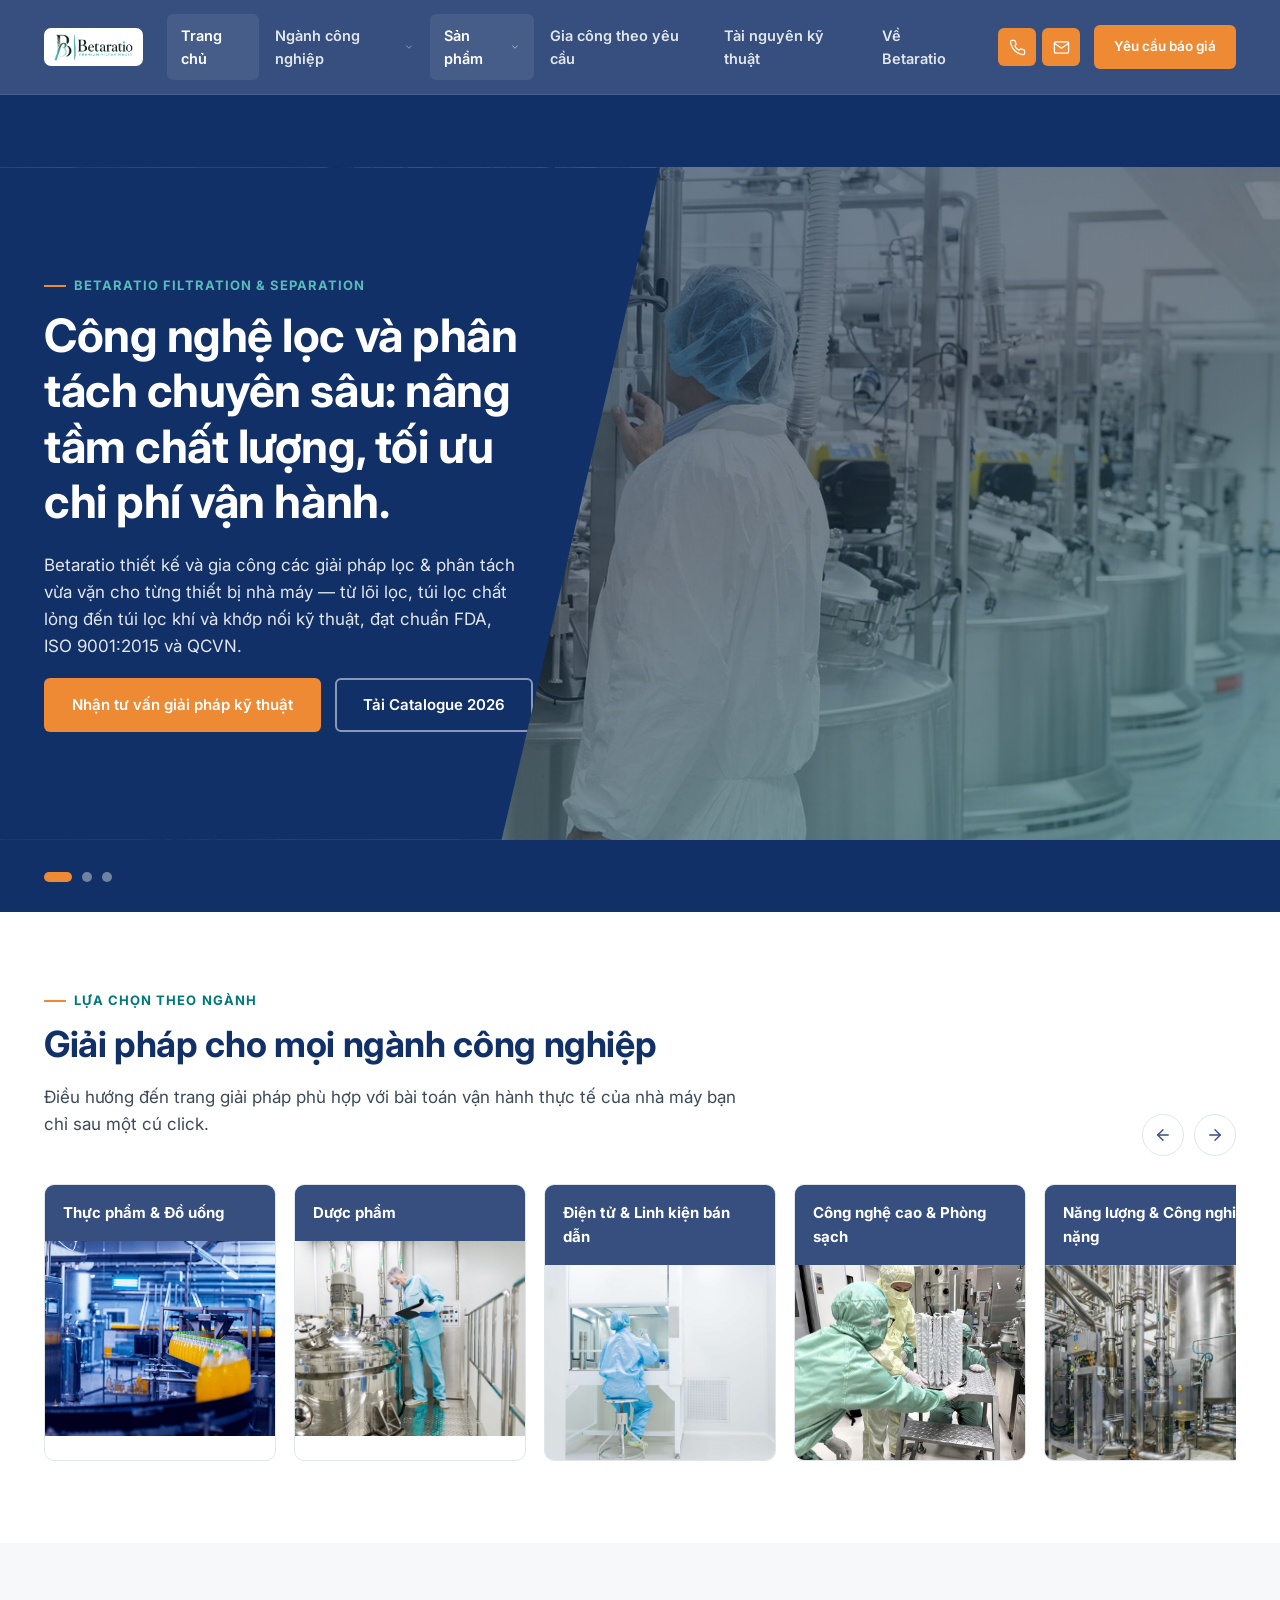
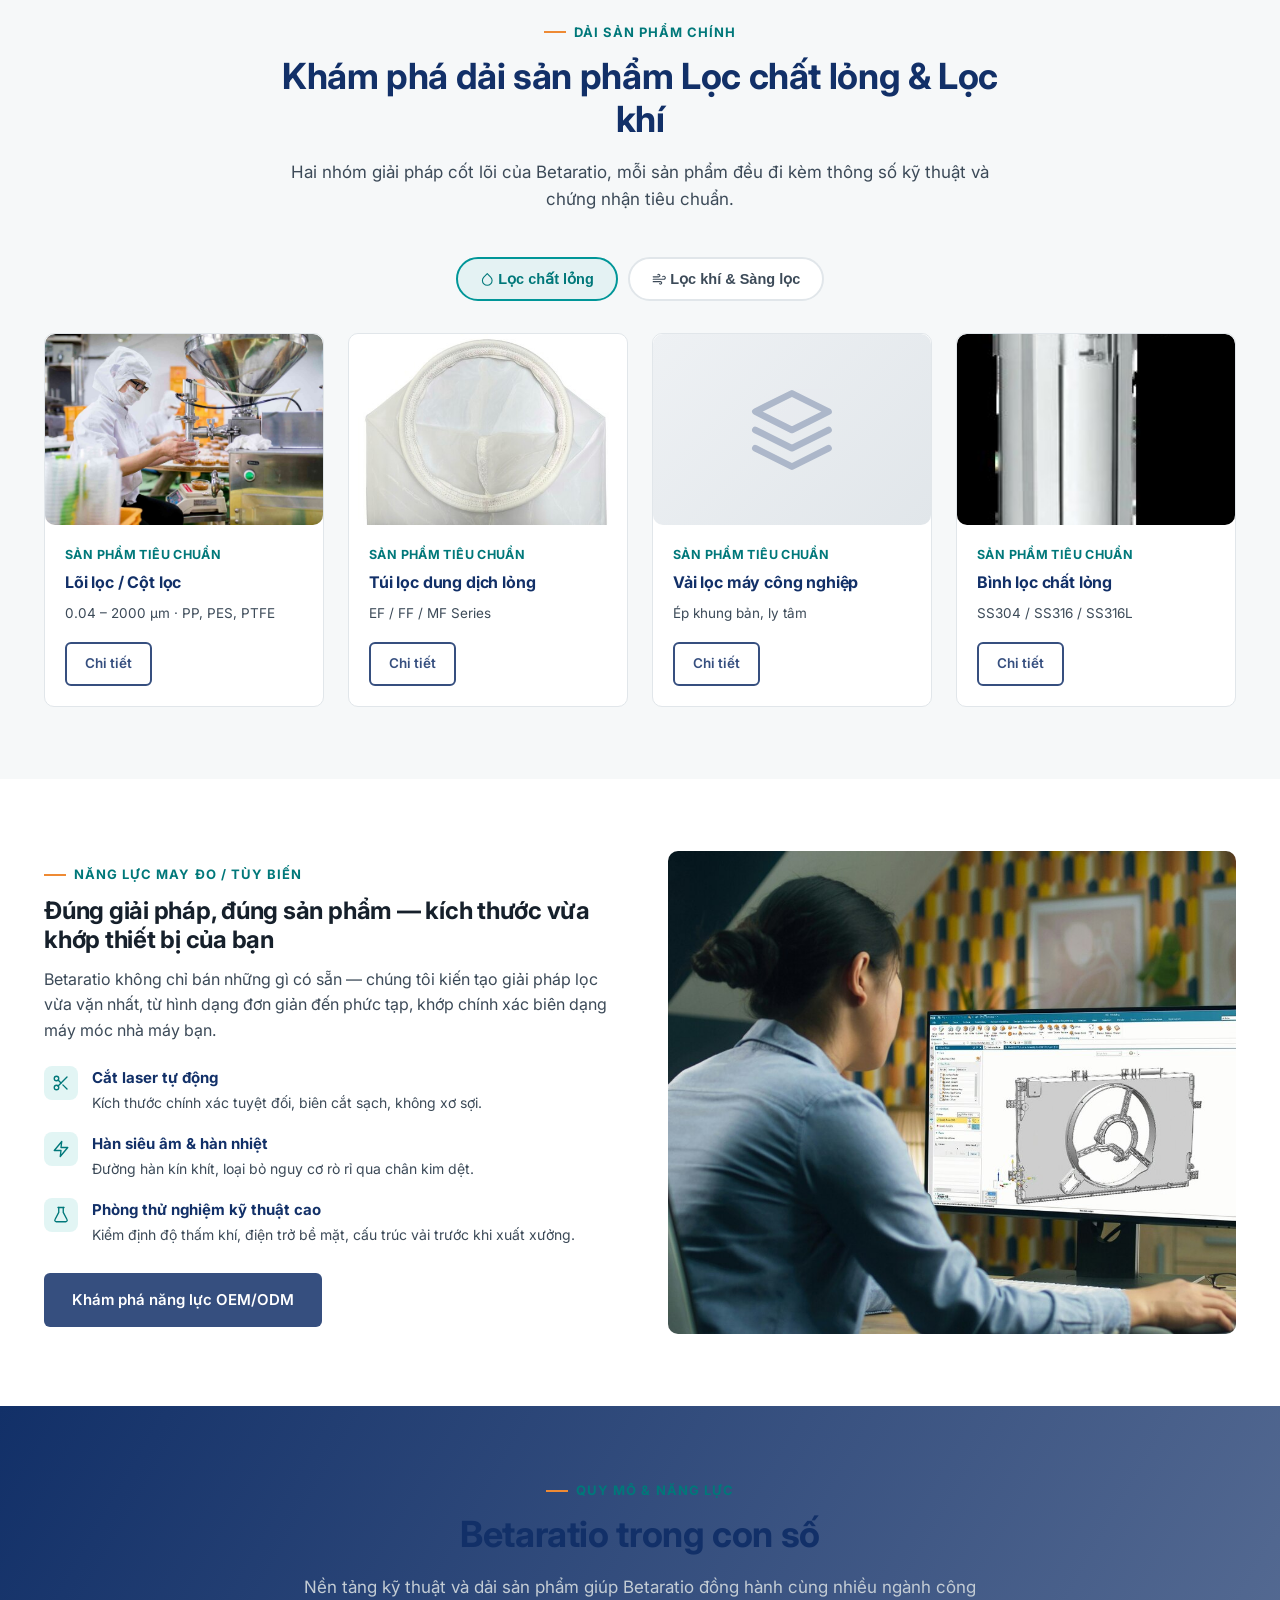
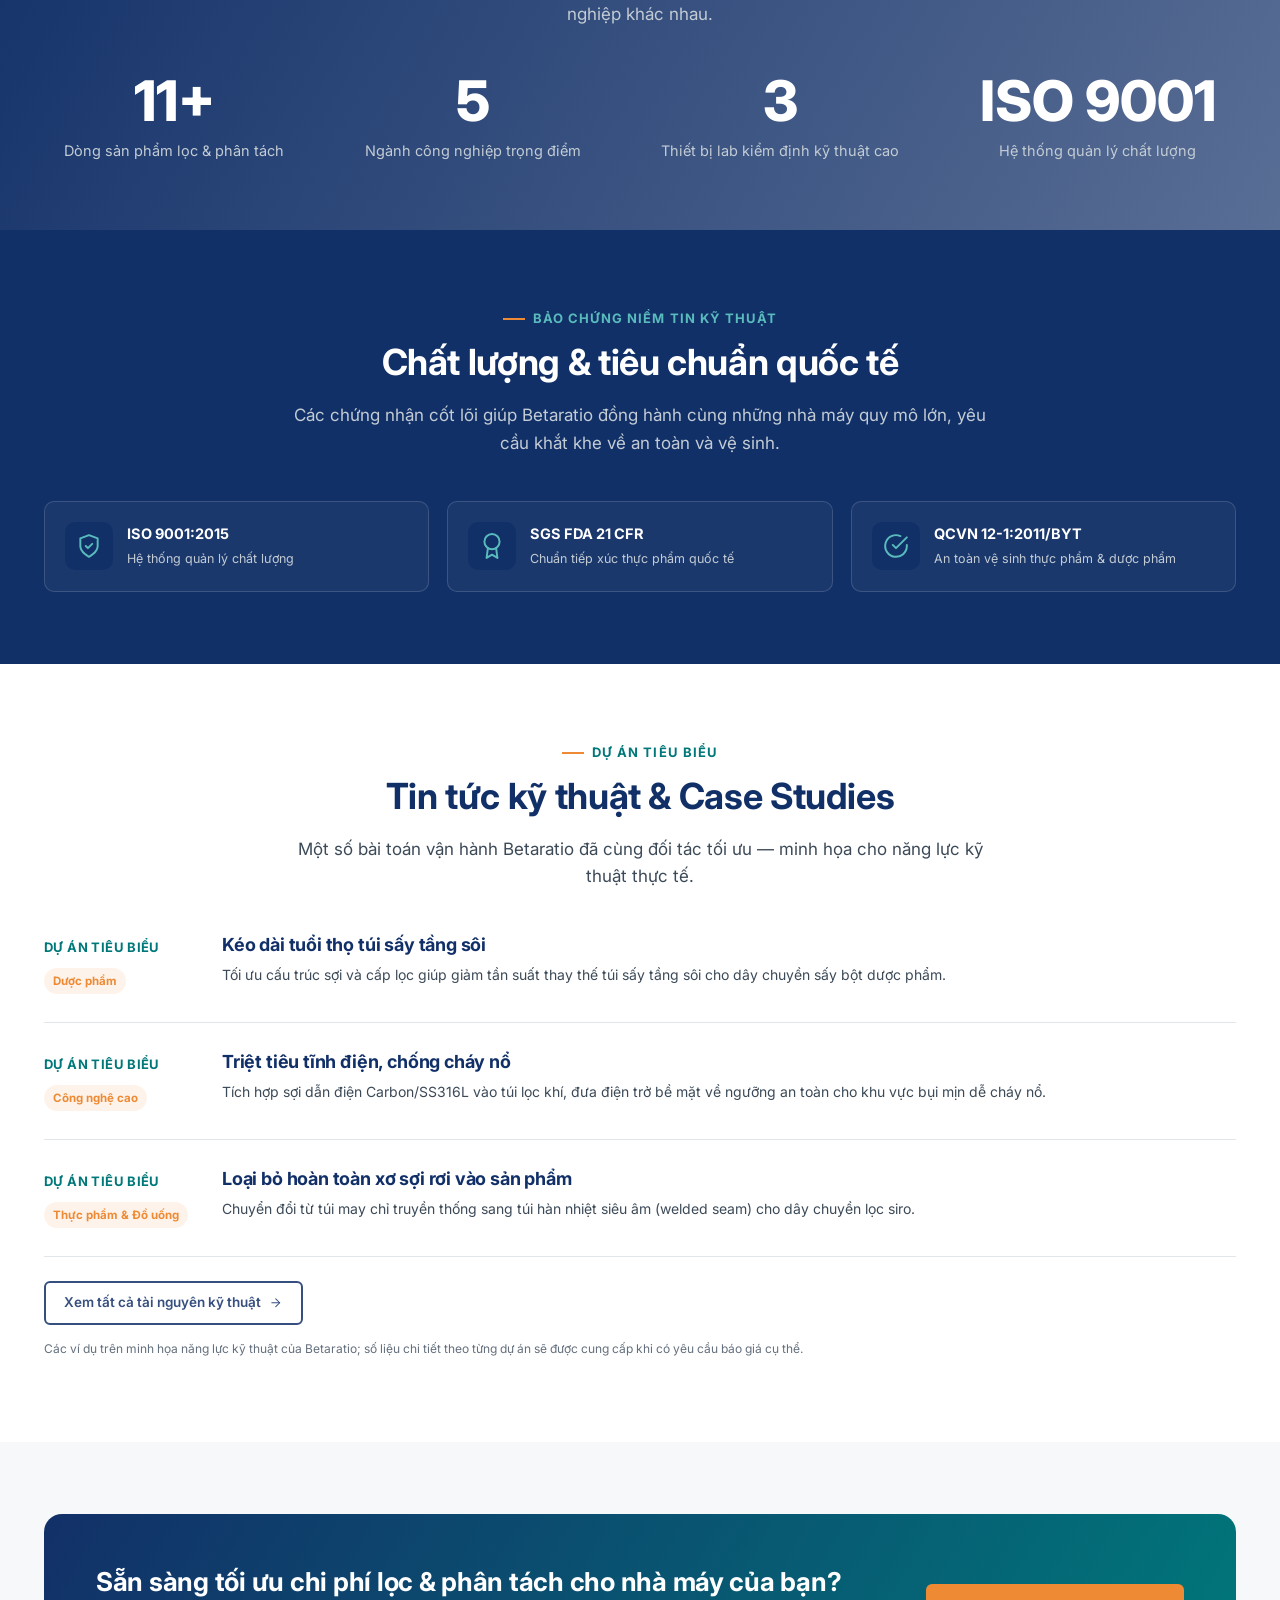
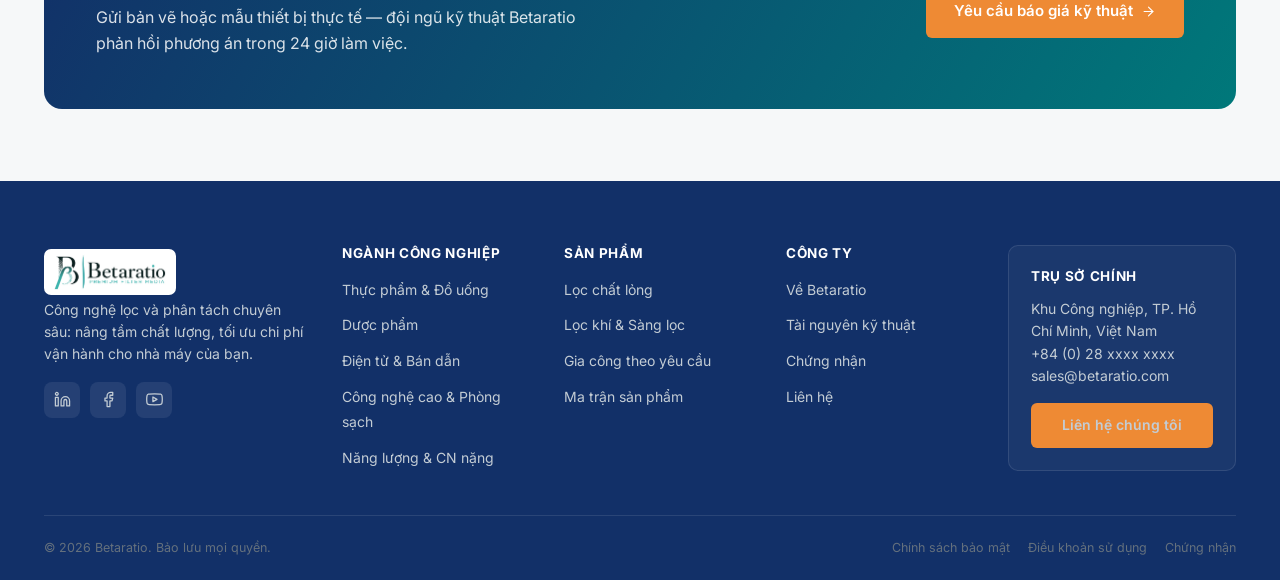
==== commit 65fe72e5: "Add files via upload" ====
--- a/index.html
+++ b/index.html
@@ -9,8 +9,9 @@
 <meta property="og:title" content="Trang chủ | Betaratio">
 <meta property="og:description" content="Betaratio — Công nghệ lọc và phân tách công nghiệp chuyên sâu: lõi lọc, túi lọc, vải lọc máy, bình lọc và giải pháp gia công theo yêu cầu, đạt chuẩn FDA, ISO 9001, QCVN.">
 <meta property="og:type" content="website">
-<meta name="theme-color" content="#0a1e30">
-<link rel="icon" type="image/svg+xml" href="images/favicon.svg">
+<meta name="theme-color" content="#123068">
+<link rel="icon" type="image/png" href="images/brand/logo-icon.png">
+<link rel="apple-touch-icon" href="images/brand/logo-icon.png">
 <link rel="preconnect" href="https://fonts.googleapis.com">
 <link rel="preconnect" href="https://fonts.gstatic.com" crossorigin>
 <link href="https://fonts.googleapis.com/css2?family=Inter:wght@400;500;600;700;800&display=swap" rel="stylesheet">
@@ -19,9 +20,8 @@
 <body>
 <header class="site-header">
   <div class="header-inner">
-    <a class="brand" href="index.html">
-      <span class="mark"><svg viewBox="0 0 24 24" fill="none" stroke="currentColor" stroke-width="1.8" stroke-linecap="round" stroke-linejoin="round"><path d="M12 2.69l5.66 5.66a8 8 0 1 1-11.31 0z"></path></svg></span>
-      <span>Betaratio<small>Filtration &amp; Separation</small></span>
+    <a class="brand brand-logo" href="index.html">
+      <img src="images/brand/logo.jpg" alt="Betaratio — Premium Filter Media" class="brand-logo-img">
     </a>
     <nav class="main-nav">
       <ul>
@@ -369,9 +369,8 @@
   <div class="container">
     <div class="footer-grid">
       <div class="footer-brand">
-        <a class="brand" href="index.html">
-          <span class="mark"><svg viewBox="0 0 24 24" fill="none" stroke="currentColor" stroke-width="1.8" stroke-linecap="round" stroke-linejoin="round"><path d="M12 2.69l5.66 5.66a8 8 0 1 1-11.31 0z"></path></svg></span>
-          <span>Betaratio<small>Filtration &amp; Separation</small></span>
+        <a class="brand brand-logo" href="index.html">
+          <img src="images/brand/logo.jpg" alt="Betaratio — Premium Filter Media" class="brand-logo-img brand-logo-img-footer">
         </a>
         <p>Công nghệ lọc và phân tách chuyên sâu: nâng tầm chất lượng, tối ưu chi phí vận hành cho nhà máy của bạn.</p>
         <div class="social-row">
--- a/css/style.css
+++ b/css/style.css
@@ -4,17 +4,17 @@
    ========================================================= */
 
 :root {
-  /* Brand palette */
-  --navy-900: #0a1e30;
-  --navy-800: #0f2c47;
-  --navy-700: #163a5c;
-  --navy-600: #1e4a72;
-  --blue-700: #0d3f73;
-  --blue-600: #14549a;
-  --blue-500: #1c66b8;
-  --teal-600: #0b8f8a;
-  --teal-500: #10a9a3;
-  --teal-400: #3fc4bd;
+  /* Brand palette — chính thức: teal #009698, navy #123068 */
+  --navy-900: #123068;
+  --navy-800: #364f7f;
+  --navy-700: #596e95;
+  --navy-600: #7d8dac;
+  --blue-700: var(--navy-900);
+  --blue-600: var(--navy-800);
+  --blue-500: var(--navy-700);
+  --teal-600: #00787a;
+  --teal-500: #009698;
+  --teal-400: #59bbbc;
   --orange-500: #ee8a34;
   --orange-600: #d9721f;
 
@@ -177,6 +177,13 @@
   color: var(--gray-300);
   text-transform: uppercase;
 }
+.brand-logo { padding: 4px 0; }
+.brand-logo-img {
+  height: 38px; width: auto; display: block;
+  background: var(--white); border-radius: 7px;
+  padding: 5px 10px;
+}
+.brand-logo-img-footer { height: 46px; }
 
 .main-nav { display: flex; align-items: center; gap: 2px; }
 .main-nav > ul { display: flex; align-items: center; gap: 2px; }
